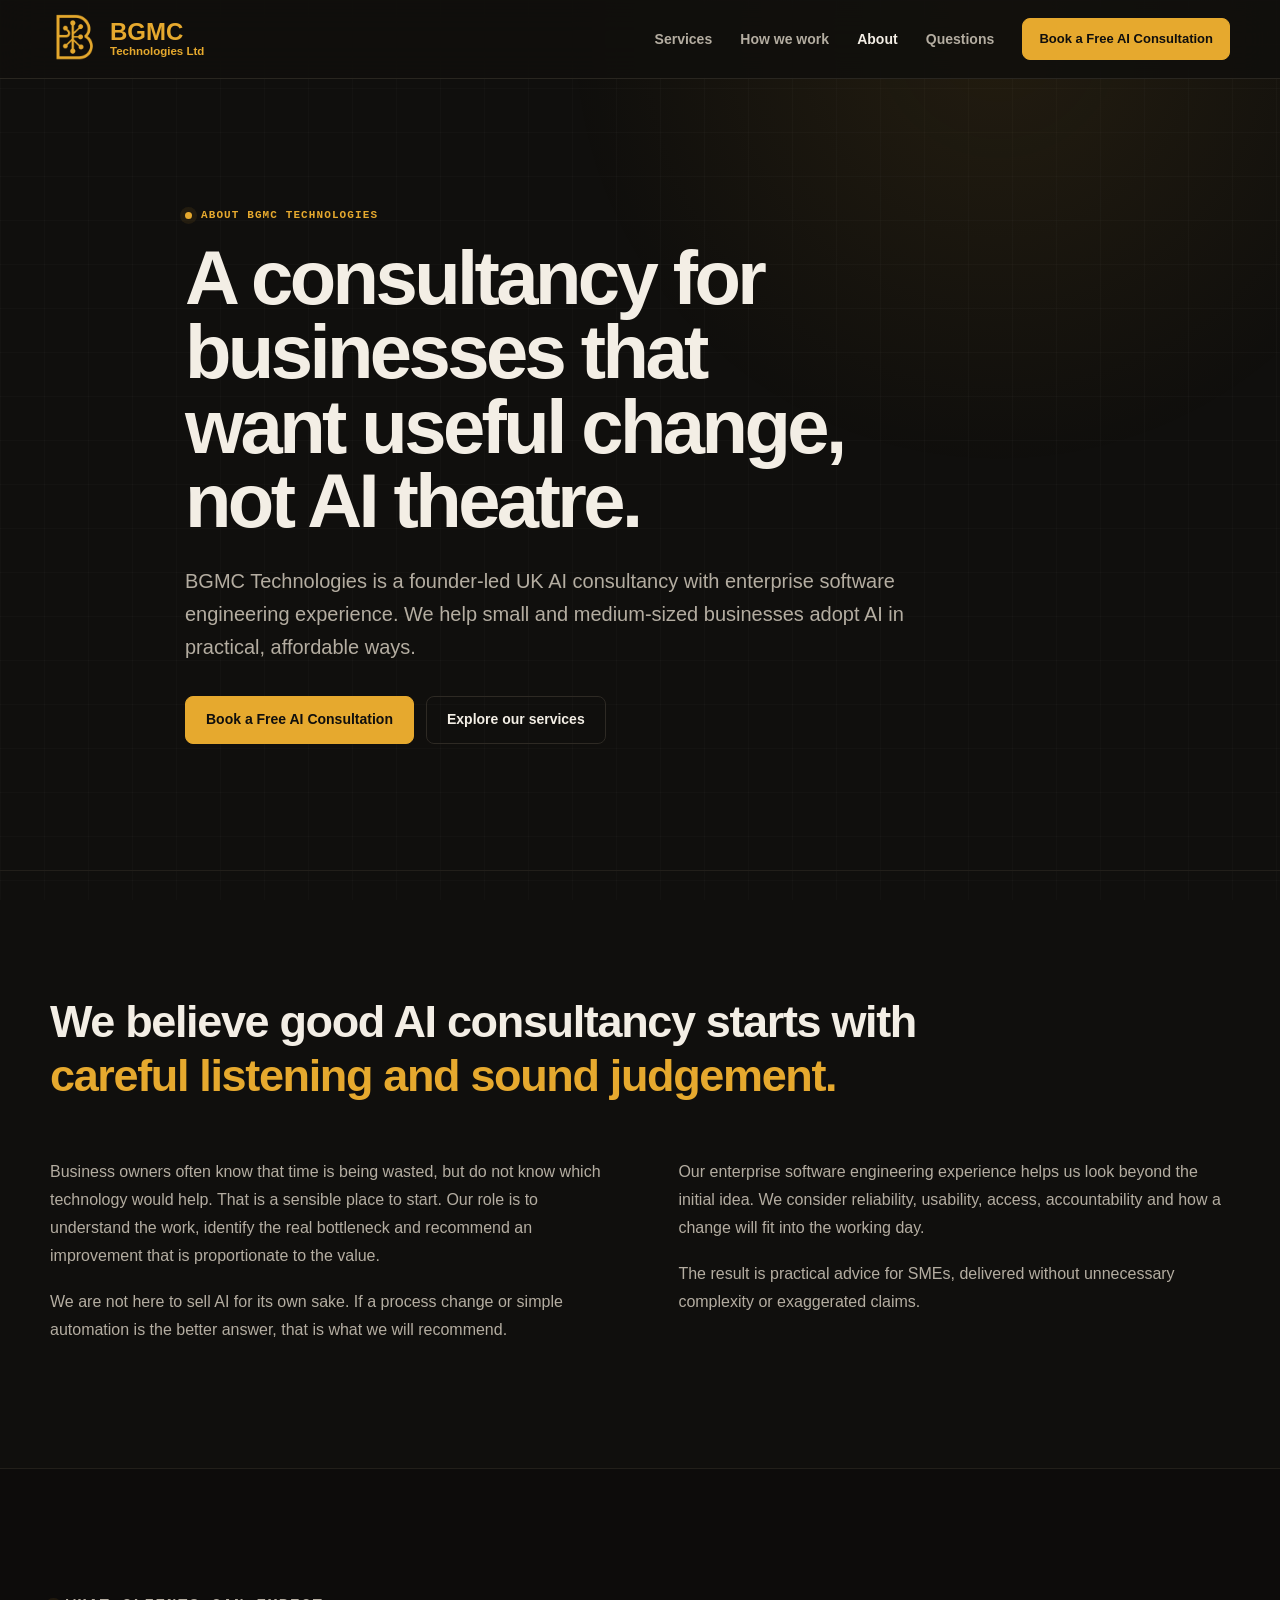
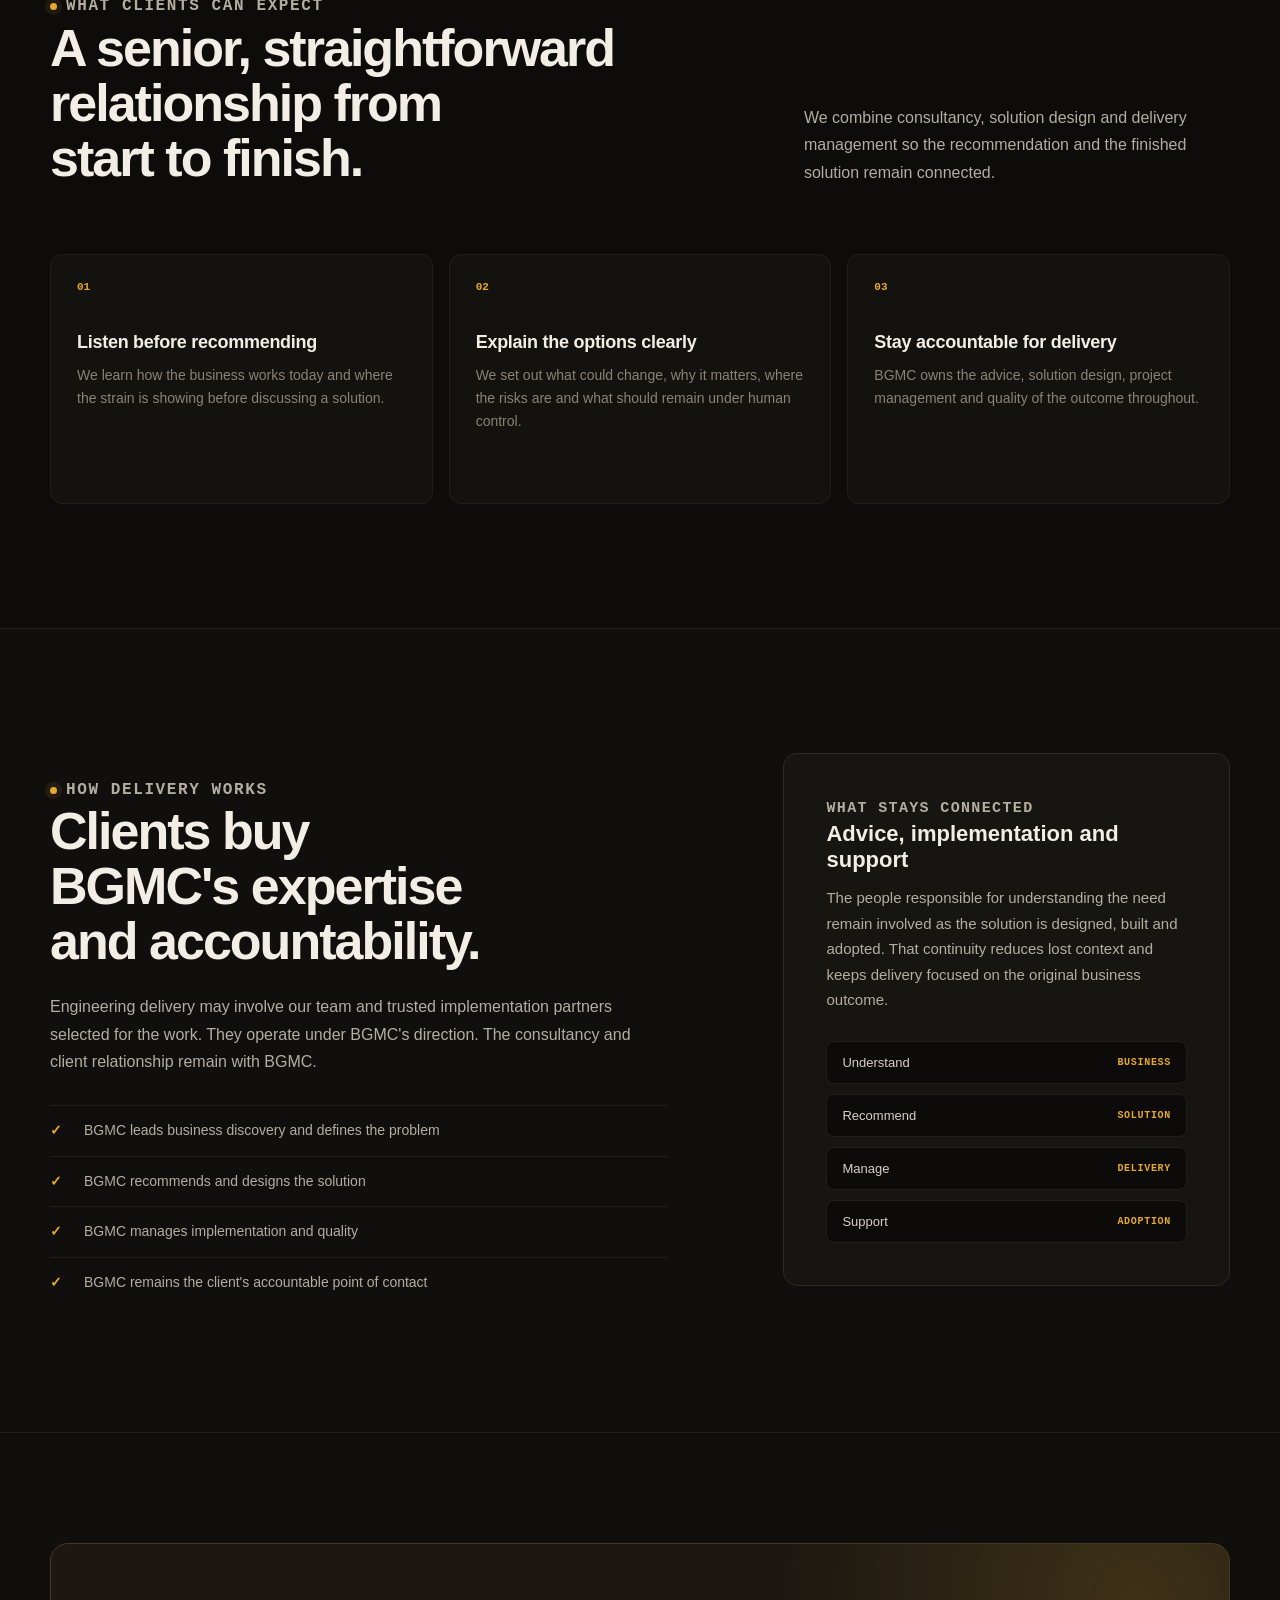
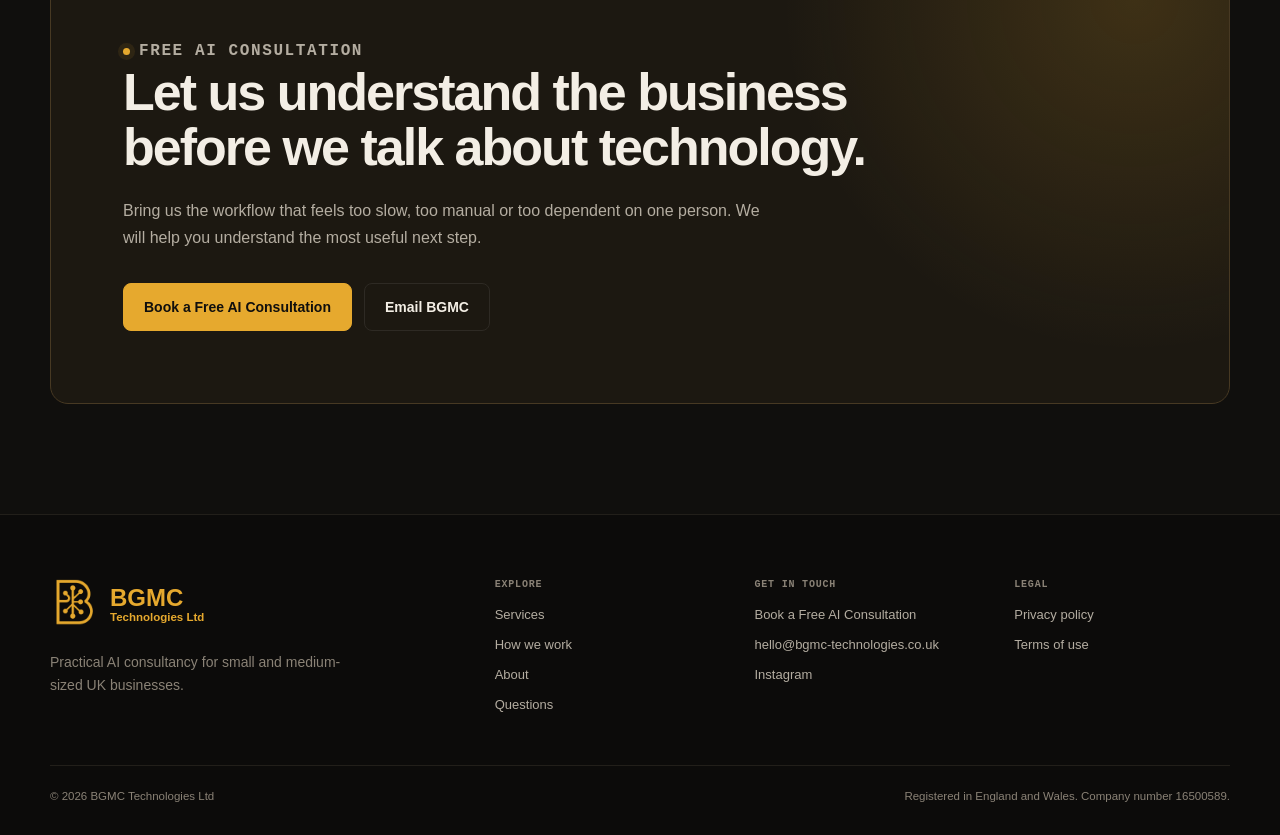
==== about/index.html @ a988d6ed "Reposition site as AI consultancy" ====
<!DOCTYPE html>
<html lang="en-GB">
<head>
  <meta charset="utf-8">
  <meta name="viewport" content="width=device-width, initial-scale=1">
  <title>About BGMC Technologies | Founder-Led AI Consultancy</title>
  <meta name="description" content="BGMC Technologies is a founder-led UK AI consultancy with enterprise software engineering experience, helping SMEs adopt AI in practical, affordable ways.">
  <meta name="robots" content="index, follow, max-snippet:-1, max-image-preview:large">
  <link rel="canonical" href="https://bgmc-technologies.co.uk/about/">
  <link rel="icon" href="../assets/brand/favicon.ico?v=20260808" type="image/x-icon" sizes="any">
  <link rel="apple-touch-icon" href="../assets/brand/favicon.png">
  <link rel="stylesheet" href="../assets/site.css?v=20260808-2">
  <meta name="theme-color" content="#100f0d">
  <meta property="og:type" content="website">
  <meta property="og:locale" content="en_GB">
  <meta property="og:site_name" content="BGMC Technologies Ltd">
  <meta property="og:url" content="https://bgmc-technologies.co.uk/about/">
  <meta property="og:title" content="About BGMC Technologies">
  <meta property="og:description" content="A founder-led AI consultancy helping UK SMEs make practical, well-judged improvements.">
  <meta property="og:image" content="https://bgmc-technologies.co.uk/assets/brand/social-preview.png?v=20260808">
  <meta property="og:image:width" content="1200">
  <meta property="og:image:height" content="630">
  <meta property="og:image:alt" content="BGMC Technologies, practical AI consultancy for UK businesses">
  <meta name="twitter:card" content="summary_large_image">
  <meta name="twitter:title" content="About BGMC Technologies">
  <meta name="twitter:description" content="A founder-led AI consultancy helping UK SMEs make practical, well-judged improvements.">
  <meta name="twitter:image" content="https://bgmc-technologies.co.uk/assets/brand/social-preview.png?v=20260808">
</head>
<body>
  <a class="skip-link" href="#main">Skip to main content</a>
  <header class="site-header">
    <div class="container nav-wrap">
      <a class="brand" href="../index.html" aria-label="BGMC Technologies home"><img src="../assets/brand/logo.png" alt="" width="50" height="50"><span class="brand-copy"><span class="brand-name">BGMC</span><span class="brand-sub">Technologies Ltd</span></span></a>
      <button class="menu-button" type="button" aria-expanded="false" aria-controls="primary-navigation" aria-label="Open navigation" data-menu-button><span class="menu-lines" aria-hidden="true"></span></button>
      <nav class="nav-links" id="primary-navigation" aria-label="Primary navigation" data-menu data-open="false">
        <a href="../services/index.html">Services</a>
        <a href="../index.html#how-we-work">How we work</a>
        <a href="index.html" aria-current="page">About</a>
        <a href="../index.html#questions">Questions</a>
        <a class="button button-small" href="https://calendar.google.com/calendar/appointments/schedules/AcZssZ06oSuceWF8xnICMZ1sJU9VgfNt5tZp4dZlgmddoUFGLeEx4iO7iPsVqTscvzn3fHmMEgHqyZLf?gv=true" target="_blank" rel="noopener noreferrer">Book a Free AI Consultation</a>
      </nav>
    </div>
  </header>

  <main id="main">
    <section class="page-hero">
      <div class="container page-hero-inner">
        <p class="eyebrow">About BGMC Technologies</p>
        <h1>A consultancy for businesses that want useful change, not AI theatre.</h1>
        <p class="hero-intro">BGMC Technologies is a founder-led UK AI consultancy with enterprise software engineering experience. We help small and medium-sized businesses adopt AI in practical, affordable ways.</p>
        <div class="hero-actions">
          <a class="button" href="https://calendar.google.com/calendar/appointments/schedules/AcZssZ06oSuceWF8xnICMZ1sJU9VgfNt5tZp4dZlgmddoUFGLeEx4iO7iPsVqTscvzn3fHmMEgHqyZLf?gv=true" target="_blank" rel="noopener noreferrer">Book a Free AI Consultation</a>
          <a class="button button-secondary" href="../services/index.html">Explore our services</a>
        </div>
      </div>
    </section>

    <section class="section">
      <div class="container">
        <p class="about-standfirst">We believe good AI consultancy starts with <span>careful listening and sound judgement.</span></p>
        <div class="copy-columns">
          <div>
            <p>Business owners often know that time is being wasted, but do not know which technology would help. That is a sensible place to start. Our role is to understand the work, identify the real bottleneck and recommend an improvement that is proportionate to the value.</p>
            <p>We are not here to sell AI for its own sake. If a process change or simple automation is the better answer, that is what we will recommend.</p>
          </div>
          <div>
            <p>Our enterprise software engineering experience helps us look beyond the initial idea. We consider reliability, usability, access, accountability and how a change will fit into the working day.</p>
            <p>The result is practical advice for SMEs, delivered without unnecessary complexity or exaggerated claims.</p>
          </div>
        </div>
      </div>
    </section>

    <section class="section section-alt">
      <div class="container">
        <div class="section-heading">
          <div>
            <p class="eyebrow">What clients can expect</p>
            <h2>A senior, straightforward relationship from start to finish.</h2>
          </div>
          <p>We combine consultancy, solution design and delivery management so the recommendation and the finished solution remain connected.</p>
        </div>
        <div class="value-grid">
          <article class="value-card"><span>01</span><h3>Listen before recommending</h3><p>We learn how the business works today and where the strain is showing before discussing a solution.</p></article>
          <article class="value-card"><span>02</span><h3>Explain the options clearly</h3><p>We set out what could change, why it matters, where the risks are and what should remain under human control.</p></article>
          <article class="value-card"><span>03</span><h3>Stay accountable for delivery</h3><p>BGMC owns the advice, solution design, project management and quality of the outcome throughout.</p></article>
        </div>
      </div>
    </section>

    <section class="section">
      <div class="container split">
        <div class="split-copy">
          <p class="eyebrow">How delivery works</p>
          <h2>Clients buy BGMC's expertise and accountability.</h2>
          <p>Engineering delivery may involve our team and trusted implementation partners selected for the work. They operate under BGMC's direction. The consultancy and client relationship remain with BGMC.</p>
          <ul class="split-list">
            <li>BGMC leads business discovery and defines the problem</li>
            <li>BGMC recommends and designs the solution</li>
            <li>BGMC manages implementation and quality</li>
            <li>BGMC remains the client's accountable point of contact</li>
          </ul>
        </div>
        <aside class="accountability-card" aria-labelledby="delivery-continuity-title">
          <p class="card-kicker">What stays connected</p>
          <h3 id="delivery-continuity-title">Advice, implementation and support</h3>
          <p>The people responsible for understanding the need remain involved as the solution is designed, built and adopted. That continuity reduces lost context and keeps delivery focused on the original business outcome.</p>
          <div class="accountability-flow">
            <div>Understand <span>Business</span></div>
            <div>Recommend <span>Solution</span></div>
            <div>Manage <span>Delivery</span></div>
            <div>Support <span>Adoption</span></div>
          </div>
        </aside>
      </div>
    </section>

    <section class="cta-section">
      <div class="container">
        <div class="cta-panel">
          <p class="eyebrow">Free AI consultation</p>
          <h2>Let us understand the business before we talk about technology.</h2>
          <p>Bring us the workflow that feels too slow, too manual or too dependent on one person. We will help you understand the most useful next step.</p>
          <div class="cta-actions">
            <a class="button" href="https://calendar.google.com/calendar/appointments/schedules/AcZssZ06oSuceWF8xnICMZ1sJU9VgfNt5tZp4dZlgmddoUFGLeEx4iO7iPsVqTscvzn3fHmMEgHqyZLf?gv=true" target="_blank" rel="noopener noreferrer">Book a Free AI Consultation</a>
            <a class="button button-secondary" href="mailto:hello@bgmc-technologies.co.uk">Email BGMC</a>
          </div>
        </div>
      </div>
    </section>
  </main>

  <footer class="site-footer">
    <div class="container footer-main">
      <div class="footer-brand"><a class="brand" href="../index.html" aria-label="BGMC Technologies home"><img src="../assets/brand/logo.png" alt="" width="50" height="50"><span class="brand-copy"><span class="brand-name">BGMC</span><span class="brand-sub">Technologies Ltd</span></span></a><p>Practical AI consultancy for small and medium-sized UK businesses.</p></div>
      <div><p class="footer-heading">Explore</p><div class="footer-links"><a href="../services/index.html">Services</a><a href="../index.html#how-we-work">How we work</a><a href="index.html">About</a><a href="../index.html#questions">Questions</a></div></div>
      <div><p class="footer-heading">Get in touch</p><div class="footer-links"><a href="https://calendar.google.com/calendar/appointments/schedules/AcZssZ06oSuceWF8xnICMZ1sJU9VgfNt5tZp4dZlgmddoUFGLeEx4iO7iPsVqTscvzn3fHmMEgHqyZLf?gv=true" target="_blank" rel="noopener noreferrer">Book a Free AI Consultation</a><a href="mailto:hello@bgmc-technologies.co.uk">hello@bgmc-technologies.co.uk</a><a href="https://www.instagram.com/bgmctechnologies/" target="_blank" rel="noopener noreferrer">Instagram</a></div></div>
      <div><p class="footer-heading">Legal</p><div class="footer-links"><a href="../privacy-policy/index.html">Privacy policy</a><a href="../terms/index.html">Terms of use</a></div></div>
    </div>
    <div class="container footer-bottom"><span>© 2026 BGMC Technologies Ltd</span><span>Registered in England and Wales. Company number 16500589.</span></div>
  </footer>
  <script src="../assets/site.js?v=20260808"></script>
</body>
</html>
---- assets/site.css ----
:root {
  color-scheme: dark;
  --bg: #100f0d;
  --bg-deep: #0c0b0a;
  --panel: #171511;
  --panel-warm: #1c1811;
  --panel-soft: #14120f;
  --border: #2e2a24;
  --border-soft: #221f1a;
  --text: #f3eee5;
  --muted: #b4ada1;
  --soft: #8a8276;
  --gold: #e6a92e;
  --gold-light: #f1c467;
  --green: #77b18c;
  --content: 1180px;
  --radius: 14px;
  --shadow: 0 28px 80px -42px rgba(0, 0, 0, 0.9);
}

* {
  box-sizing: border-box;
}

html {
  scroll-behavior: smooth;
}

[id] {
  scroll-margin-top: 94px;
}

body {
  margin: 0;
  background: var(--bg);
  color: var(--text);
  font-family: Inter, ui-sans-serif, -apple-system, BlinkMacSystemFont, "Segoe UI", sans-serif;
  -webkit-font-smoothing: antialiased;
}

body::before {
  position: fixed;
  inset: 0;
  z-index: -2;
  content: "";
  background:
    radial-gradient(circle at 78% 4%, rgba(230, 169, 46, 0.09), transparent 27rem),
    linear-gradient(rgba(255, 255, 255, 0.018) 1px, transparent 1px),
    linear-gradient(90deg, rgba(255, 255, 255, 0.018) 1px, transparent 1px);
  background-size: auto, 44px 44px, 44px 44px;
  pointer-events: none;
}

::selection {
  background: var(--gold);
  color: var(--bg);
}

a {
  color: inherit;
}

img {
  display: block;
  max-width: 100%;
}

button,
a {
  -webkit-tap-highlight-color: transparent;
}

.skip-link {
  position: fixed;
  top: -60px;
  left: 18px;
  z-index: 200;
  padding: 11px 14px;
  border-radius: 8px;
  background: var(--gold);
  color: var(--bg);
  font-weight: 800;
  text-decoration: none;
}

.skip-link:focus {
  top: 18px;
}

.container {
  width: min(var(--content), calc(100% - 40px));
  margin-inline: auto;
}

.site-header {
  position: sticky;
  top: 0;
  z-index: 100;
  border-bottom: 1px solid rgba(46, 42, 36, 0.86);
  background: rgba(16, 15, 13, 0.88);
  backdrop-filter: blur(18px);
}

.nav-wrap {
  position: relative;
  display: flex;
  min-height: 78px;
  align-items: center;
  justify-content: space-between;
  gap: 28px;
}

.brand {
  display: inline-flex;
  flex: 0 0 auto;
  align-items: center;
  gap: 10px;
  color: var(--gold);
  text-decoration: none;
}

.brand img {
  width: 50px;
  height: 50px;
  object-fit: contain;
}

.brand-copy {
  display: flex;
  flex-direction: column;
  gap: 2px;
  line-height: 1;
}

.brand-name {
  font-size: 24px;
  font-weight: 850;
}

.brand-sub {
  font-size: 11.5px;
  font-weight: 700;
}

.nav-links {
  display: flex;
  align-items: center;
  justify-content: flex-end;
  gap: clamp(16px, 2.2vw, 30px);
}

.nav-links > a:not(.button) {
  color: var(--muted);
  font-size: 14px;
  font-weight: 600;
  text-decoration: none;
}

.nav-links > a:not(.button):hover,
.nav-links > a[aria-current="page"] {
  color: var(--text);
}

.menu-button {
  display: none;
  width: 44px;
  height: 44px;
  place-items: center;
  border: 1px solid var(--border);
  border-radius: 9px;
  background: var(--panel);
  color: var(--text);
  cursor: pointer;
}

.menu-lines,
.menu-lines::before,
.menu-lines::after {
  display: block;
  width: 18px;
  height: 1.5px;
  border-radius: 2px;
  background: currentColor;
  content: "";
}

.menu-lines {
  position: relative;
}

.menu-lines::before {
  position: absolute;
  top: -6px;
}

.menu-lines::after {
  position: absolute;
  top: 6px;
}

.button {
  display: inline-flex;
  min-height: 48px;
  align-items: center;
  justify-content: center;
  gap: 10px;
  padding: 12px 20px;
  border: 1px solid var(--gold);
  border-radius: 8px;
  background: var(--gold);
  color: var(--bg);
  font-size: 14px;
  font-weight: 800;
  line-height: 1.2;
  text-align: center;
  text-decoration: none;
  transition: transform 160ms ease, background 160ms ease, border-color 160ms ease;
}

.button:hover {
  transform: translateY(-1px);
  border-color: var(--gold-light);
  background: var(--gold-light);
}

.button-small {
  min-height: 42px;
  padding: 10px 16px;
  font-size: 13px;
}

.button-secondary {
  border-color: var(--border);
  background: transparent;
  color: var(--text);
}

.button-secondary:hover {
  border-color: #4b443a;
  background: var(--panel);
}

.text-link {
  display: inline-flex;
  align-items: center;
  gap: 8px;
  color: var(--gold);
  font-weight: 750;
  text-decoration: none;
}

.text-link::after {
  content: "\2192";
  transition: transform 160ms ease;
}

.text-link:hover::after {
  transform: translateX(3px);
}

.eyebrow {
  display: inline-flex;
  align-items: center;
  gap: 9px;
  margin: 0 0 18px;
  color: var(--gold);
  font-family: ui-monospace, SFMono-Regular, Menlo, Consolas, monospace;
  font-size: 11px;
  font-weight: 800;
  letter-spacing: 0.1em;
  line-height: 1.3;
  text-transform: uppercase;
}

.eyebrow::before {
  width: 7px;
  height: 7px;
  border-radius: 50%;
  background: var(--gold);
  content: "";
  box-shadow: 0 0 0 5px rgba(230, 169, 46, 0.09);
}

.hero {
  position: relative;
  overflow: hidden;
  border-bottom: 1px solid var(--border-soft);
}

.hero-grid {
  display: grid;
  min-height: 650px;
  grid-template-columns: minmax(0, 1.07fr) minmax(390px, 0.78fr);
  align-items: center;
  gap: clamp(46px, 7vw, 92px);
  padding-block: clamp(72px, 9vw, 116px);
}

.hero-copy h1,
.page-hero h1 {
  max-width: 850px;
  margin: 0;
  font-size: clamp(43px, 6.3vw, 76px);
  font-weight: 780;
  letter-spacing: -0.047em;
  line-height: 0.98;
  text-wrap: balance;
}

.hero-copy h1 span {
  color: var(--gold);
}

.hero-intro {
  max-width: 690px;
  margin: 26px 0 0;
  color: var(--muted);
  font-size: clamp(17px, 1.8vw, 20px);
  line-height: 1.65;
}

.hero-actions,
.cta-actions {
  display: flex;
  flex-wrap: wrap;
  gap: 12px;
  margin-top: 32px;
}

.micro-trust {
  display: flex;
  flex-wrap: wrap;
  gap: 8px 20px;
  margin-top: 24px;
  color: var(--soft);
  font-size: 12.5px;
  font-weight: 600;
}

.micro-trust span {
  display: inline-flex;
  align-items: center;
  gap: 8px;
}

.micro-trust span::before {
  width: 5px;
  height: 5px;
  border-radius: 50%;
  background: var(--green);
  content: "";
}

.discovery-card {
  position: relative;
  padding: clamp(26px, 3vw, 36px);
  border: 1px solid #3a3329;
  border-radius: var(--radius);
  background: linear-gradient(145deg, rgba(29, 26, 21, 0.96), rgba(18, 17, 14, 0.98));
  box-shadow: var(--shadow);
}

.discovery-card::before {
  position: absolute;
  top: -1px;
  left: 28px;
  width: 88px;
  height: 2px;
  background: var(--gold);
  content: "";
}

.card-kicker {
  margin: 0 0 9px;
  color: var(--soft);
  font-family: ui-monospace, SFMono-Regular, Menlo, Consolas, monospace;
  font-size: 10px;
  font-weight: 800;
  letter-spacing: 0.09em;
  text-transform: uppercase;
}

.discovery-card h2 {
  margin: 0 0 14px;
  font-size: clamp(23px, 2.6vw, 31px);
  letter-spacing: -0.025em;
  line-height: 1.12;
}

.discovery-card > p {
  margin: 0;
  color: var(--muted);
  font-size: 15px;
  line-height: 1.6;
}

.diagnostic-list {
  display: grid;
  gap: 0;
  margin: 26px 0 0;
  padding: 0;
  list-style: none;
  counter-reset: diagnostic;
}

.diagnostic-list li {
  display: grid;
  grid-template-columns: 30px 1fr;
  gap: 12px;
  padding: 14px 0;
  border-top: 1px solid var(--border);
  color: #d7d0c5;
  font-size: 14px;
  line-height: 1.45;
  counter-increment: diagnostic;
}

.diagnostic-list li::before {
  color: var(--gold);
  font-family: ui-monospace, SFMono-Regular, Menlo, Consolas, monospace;
  font-size: 11px;
  font-weight: 800;
  content: "0" counter(diagnostic);
}

.card-result {
  display: flex;
  align-items: flex-start;
  gap: 12px;
  margin-top: 18px;
  padding: 15px;
  border: 1px solid rgba(119, 177, 140, 0.25);
  border-radius: 9px;
  background: rgba(57, 105, 75, 0.1);
  color: #c6ddce;
  font-size: 13px;
  line-height: 1.5;
}

.card-result::before {
  flex: 0 0 auto;
  color: var(--green);
  font-weight: 900;
  content: "\2713";
}

.trust-bar {
  border-bottom: 1px solid var(--border-soft);
  background: var(--bg-deep);
}

.trust-grid {
  display: grid;
  grid-template-columns: repeat(4, 1fr);
}

.trust-item {
  min-height: 128px;
  padding: 28px 26px;
  border-right: 1px solid var(--border-soft);
}

.trust-item:last-child {
  border-right: 0;
}

.trust-item strong {
  display: block;
  margin-bottom: 8px;
  color: var(--text);
  font-size: 14px;
}

.trust-item span {
  color: var(--soft);
  font-size: 13px;
  line-height: 1.5;
}

.section {
  padding-block: clamp(78px, 10vw, 124px);
  border-bottom: 1px solid var(--border-soft);
}

.section-alt {
  background: rgba(12, 11, 10, 0.6);
}

.section-heading {
  display: grid;
  grid-template-columns: minmax(0, 0.76fr) minmax(320px, 0.46fr);
  align-items: end;
  gap: 50px;
  margin-bottom: clamp(40px, 6vw, 68px);
}

.section-heading h2,
.split-copy h2,
.cta-panel h2,
.detail-section h2 {
  max-width: 760px;
  margin: 0;
  font-size: clamp(32px, 4.6vw, 52px);
  font-weight: 750;
  letter-spacing: -0.038em;
  line-height: 1.06;
  text-wrap: balance;
}

.section-heading p,
.split-copy > p,
.detail-section > p {
  margin: 0;
  color: var(--muted);
  font-size: 16px;
  line-height: 1.7;
}

.problem-grid {
  display: grid;
  grid-template-columns: repeat(4, 1fr);
  gap: 14px;
}

.problem-card,
.scenario,
.value-card {
  padding: 26px;
  border: 1px solid var(--border-soft);
  border-radius: 12px;
  background: var(--panel-soft);
}

.problem-card span,
.scenario-label,
.value-card span {
  display: block;
  margin-bottom: 28px;
  color: var(--gold);
  font-family: ui-monospace, SFMono-Regular, Menlo, Consolas, monospace;
  font-size: 11px;
  font-weight: 800;
}

.problem-card h3,
.scenario h3,
.value-card h3 {
  margin: 0 0 10px;
  font-size: 18px;
  letter-spacing: -0.015em;
  line-height: 1.3;
}

.problem-card p,
.scenario p,
.value-card p {
  margin: 0;
  color: var(--soft);
  font-size: 14px;
  line-height: 1.65;
}

.principle {
  display: grid;
  grid-template-columns: minmax(0, 0.72fr) minmax(320px, 0.5fr);
  align-items: center;
  gap: clamp(52px, 8vw, 110px);
}

.principle-note {
  position: relative;
  padding: clamp(28px, 4vw, 42px);
  border: 1px solid var(--border);
  border-radius: var(--radius);
  background: var(--panel-warm);
}

.principle-note blockquote {
  margin: 0;
  font-size: clamp(22px, 3vw, 34px);
  font-weight: 650;
  letter-spacing: -0.025em;
  line-height: 1.25;
  text-wrap: balance;
}

.principle-note p {
  margin: 22px 0 0;
  color: var(--gold);
  font-family: ui-monospace, SFMono-Regular, Menlo, Consolas, monospace;
  font-size: 11px;
  font-weight: 800;
  letter-spacing: 0.08em;
  text-transform: uppercase;
}

.process {
  display: grid;
  grid-template-columns: repeat(5, 1fr);
  border-top: 1px solid var(--border);
}

.process-step {
  position: relative;
  padding: 28px 24px 10px 0;
}

.process-step:not(:last-child)::after {
  position: absolute;
  top: -4px;
  right: 22px;
  width: 7px;
  height: 7px;
  border-radius: 50%;
  background: var(--gold);
  content: "";
}

.process-number {
  display: block;
  margin-bottom: 24px;
  color: var(--gold);
  font-family: ui-monospace, SFMono-Regular, Menlo, Consolas, monospace;
  font-size: 11px;
  font-weight: 800;
}

.process-step h3 {
  margin: 0 0 10px;
  font-size: 17px;
  line-height: 1.3;
}

.process-step p {
  margin: 0;
  padding-right: 15px;
  color: var(--soft);
  font-size: 13.5px;
  line-height: 1.6;
}

.services-grid {
  display: grid;
  grid-template-columns: repeat(2, 1fr);
  gap: 16px;
}

.service-card {
  display: flex;
  min-height: 300px;
  flex-direction: column;
  padding: clamp(26px, 3.4vw, 38px);
  border: 1px solid var(--border);
  border-radius: var(--radius);
  background: linear-gradient(145deg, var(--panel), var(--panel-soft));
}

.service-card:last-child {
  grid-column: 1 / -1;
  min-height: auto;
}

.service-topline {
  display: flex;
  align-items: center;
  justify-content: space-between;
  gap: 20px;
  margin-bottom: 42px;
}

.service-number {
  color: var(--gold);
  font-family: ui-monospace, SFMono-Regular, Menlo, Consolas, monospace;
  font-size: 12px;
  font-weight: 800;
}

.service-type {
  padding: 6px 9px;
  border: 1px solid var(--border);
  border-radius: 999px;
  color: var(--soft);
  font-size: 10px;
  font-weight: 700;
  letter-spacing: 0.04em;
  text-transform: uppercase;
}

.service-card h3 {
  margin: 0 0 12px;
  font-size: clamp(23px, 2.8vw, 31px);
  letter-spacing: -0.027em;
  line-height: 1.15;
}

.service-card > p {
  max-width: 660px;
  margin: 0 0 26px;
  color: var(--muted);
  font-size: 15px;
  line-height: 1.65;
}

.service-card .text-link {
  margin-top: auto;
}

.scenario-grid,
.value-grid {
  display: grid;
  grid-template-columns: repeat(3, 1fr);
  gap: 16px;
}

.scenario {
  min-height: 260px;
}

.scenario-label {
  margin-bottom: 34px;
  color: var(--soft);
  letter-spacing: 0.08em;
  text-transform: uppercase;
}

.scenario strong {
  color: var(--text);
}

.split {
  display: grid;
  grid-template-columns: minmax(0, 0.72fr) minmax(350px, 0.52fr);
  align-items: start;
  gap: clamp(54px, 9vw, 120px);
}

.split-copy > p {
  margin-top: 24px;
}

.split-list {
  margin: 30px 0 0;
  padding: 0;
  list-style: none;
}

.split-list li {
  display: grid;
  grid-template-columns: 22px 1fr;
  gap: 12px;
  padding: 14px 0;
  border-top: 1px solid var(--border-soft);
  color: var(--muted);
  font-size: 14px;
  line-height: 1.55;
}

.split-list li::before {
  color: var(--gold);
  content: "\2713";
  font-weight: 900;
}

.accountability-card {
  padding: clamp(28px, 4vw, 42px);
  border: 1px solid var(--border);
  border-radius: var(--radius);
  background: var(--panel);
}

.accountability-card h3 {
  margin: 0 0 12px;
  font-size: 22px;
}

.accountability-card > p {
  margin: 0;
  color: var(--muted);
  font-size: 15px;
  line-height: 1.7;
}

.accountability-flow {
  display: grid;
  gap: 10px;
  margin-top: 28px;
}

.accountability-flow div {
  display: flex;
  align-items: center;
  justify-content: space-between;
  gap: 12px;
  padding: 13px 15px;
  border: 1px solid var(--border-soft);
  border-radius: 8px;
  background: var(--bg-deep);
  color: #d7d0c5;
  font-size: 13px;
}

.accountability-flow span {
  color: var(--gold);
  font-family: ui-monospace, SFMono-Regular, Menlo, Consolas, monospace;
  font-size: 10px;
  font-weight: 800;
  letter-spacing: 0.07em;
  text-transform: uppercase;
}

.faq-grid {
  display: grid;
  grid-template-columns: 0.65fr 1fr;
  gap: clamp(54px, 8vw, 110px);
}

.faq-list {
  border-top: 1px solid var(--border);
}

.faq-list details {
  border-bottom: 1px solid var(--border);
}

.faq-list summary {
  position: relative;
  padding: 22px 42px 22px 0;
  cursor: pointer;
  font-size: 16px;
  font-weight: 700;
  line-height: 1.4;
  list-style: none;
}

.faq-list summary::-webkit-details-marker {
  display: none;
}

.faq-list summary::after {
  position: absolute;
  top: 21px;
  right: 4px;
  color: var(--gold);
  font-size: 22px;
  font-weight: 400;
  content: "+";
}

.faq-list details[open] summary::after {
  content: "\2212";
}

.faq-list details p {
  margin: -6px 44px 22px 0;
  color: var(--muted);
  font-size: 14.5px;
  line-height: 1.7;
}

.cta-section {
  padding-block: clamp(70px, 9vw, 110px);
}

.cta-panel {
  position: relative;
  overflow: hidden;
  padding: clamp(36px, 6vw, 72px);
  border: 1px solid #473923;
  border-radius: 18px;
  background:
    radial-gradient(circle at 92% 12%, rgba(230, 169, 46, 0.17), transparent 22rem),
    var(--panel-warm);
}

.cta-panel h2 {
  max-width: 790px;
}

.cta-panel > p {
  max-width: 650px;
  margin: 22px 0 0;
  color: var(--muted);
  font-size: 16px;
  line-height: 1.7;
}

.site-footer {
  border-top: 1px solid var(--border-soft);
  background: var(--bg-deep);
}

.footer-main {
  display: grid;
  grid-template-columns: 1.3fr repeat(3, 0.7fr);
  gap: 44px;
  padding-block: 64px 50px;
}

.footer-brand p {
  max-width: 320px;
  margin: 18px 0 0;
  color: var(--soft);
  font-size: 14px;
  line-height: 1.6;
}

.footer-heading {
  margin: 0 0 16px;
  color: var(--soft);
  font-family: ui-monospace, SFMono-Regular, Menlo, Consolas, monospace;
  font-size: 10px;
  font-weight: 800;
  letter-spacing: 0.08em;
  text-transform: uppercase;
}

.footer-links {
  display: grid;
  gap: 11px;
}

.footer-links a {
  color: var(--muted);
  font-size: 13px;
  line-height: 1.45;
  text-decoration: none;
}

.footer-links a:hover {
  color: var(--text);
}

.footer-bottom {
  display: flex;
  justify-content: space-between;
  gap: 20px;
  padding-block: 22px 30px;
  border-top: 1px solid var(--border-soft);
  color: var(--soft);
  font-size: 11.5px;
  line-height: 1.5;
}

.page-hero {
  padding-block: clamp(80px, 10vw, 126px);
  border-bottom: 1px solid var(--border-soft);
}

.page-hero-inner {
  max-width: 910px;
}

.page-hero .hero-intro {
  max-width: 760px;
}

.detail-section {
  padding-block: clamp(72px, 9vw, 110px);
  border-bottom: 1px solid var(--border-soft);
}

.detail-grid {
  display: grid;
  grid-template-columns: 0.7fr 1fr;
  gap: clamp(50px, 8vw, 110px);
  align-items: start;
}

.detail-intro {
  position: sticky;
  top: 112px;
}

.detail-intro .service-number {
  display: block;
  margin-bottom: 22px;
}

.detail-intro > p {
  margin: 20px 0 0;
  color: var(--muted);
  font-size: 15px;
  line-height: 1.7;
}

.outcome-blocks {
  display: grid;
  gap: 12px;
}

.outcome-block {
  padding: 25px;
  border: 1px solid var(--border-soft);
  border-radius: 11px;
  background: var(--panel-soft);
}

.outcome-block h3 {
  margin: 0 0 9px;
  color: var(--gold);
  font-family: ui-monospace, SFMono-Regular, Menlo, Consolas, monospace;
  font-size: 10px;
  font-weight: 800;
  letter-spacing: 0.08em;
  text-transform: uppercase;
}

.outcome-block p,
.outcome-block ul {
  margin: 0;
  color: var(--muted);
  font-size: 14px;
  line-height: 1.7;
}

.outcome-block ul {
  display: grid;
  gap: 7px;
  padding-left: 18px;
}

.consultation-note {
  display: flex;
  align-items: flex-start;
  justify-content: space-between;
  gap: 34px;
  margin-top: 24px;
  padding: 24px;
  border: 1px solid #473923;
  border-radius: 11px;
  background: var(--panel-warm);
}

.consultation-note p {
  max-width: 600px;
  margin: 0;
  color: var(--muted);
  font-size: 14px;
  line-height: 1.65;
}

.about-standfirst {
  max-width: 900px;
  margin: 0;
  font-size: clamp(27px, 4vw, 45px);
  font-weight: 650;
  letter-spacing: -0.03em;
  line-height: 1.22;
  text-wrap: balance;
}

.about-standfirst span {
  color: var(--gold);
}

.copy-columns {
  display: grid;
  grid-template-columns: repeat(2, 1fr);
  gap: clamp(30px, 6vw, 80px);
  margin-top: 54px;
}

.copy-columns p {
  margin: 0;
  color: var(--muted);
  font-size: 16px;
  line-height: 1.75;
}

.copy-columns p + p {
  margin-top: 18px;
}

.value-card {
  min-height: 250px;
}

.value-card span {
  margin-bottom: 38px;
}

.legal-note {
  max-width: 900px;
  margin-top: 26px;
  color: var(--soft);
  font-size: 12px;
  line-height: 1.65;
}

:focus-visible {
  outline: 2px solid var(--gold);
  outline-offset: 3px;
}

@media (max-width: 980px) {
  .menu-button {
    display: grid;
  }

  .nav-links {
    position: absolute;
    top: calc(100% + 1px);
    right: 0;
    left: 0;
    display: none;
    grid-template-columns: minmax(0, 1fr);
    align-items: stretch;
    justify-content: stretch;
    justify-items: stretch;
    padding: 18px 20px 22px;
    border-bottom: 1px solid var(--border);
    background: rgba(16, 15, 13, 0.98);
    box-shadow: 0 22px 40px -30px #000;
  }

  .nav-links[data-open="true"] {
    display: grid;
  }

  .nav-links > a:not(.button) {
    padding: 10px 4px;
    text-align: left;
  }

  .nav-links > .button {
    width: 100%;
    margin-top: 4px;
  }

  .hero-grid,
  .section-heading,
  .principle,
  .split,
  .faq-grid,
  .detail-grid {
    grid-template-columns: 1fr;
  }

  .hero-grid {
    min-height: 0;
    gap: 56px;
  }

  .discovery-card {
    max-width: 650px;
  }

  .section-heading {
    align-items: start;
    gap: 24px;
  }

  .section-heading p {
    max-width: 690px;
  }

  .trust-grid,
  .problem-grid {
    grid-template-columns: repeat(2, 1fr);
  }

  .trust-item:nth-child(2) {
    border-right: 0;
  }

  .trust-item:nth-child(-n + 2) {
    border-bottom: 1px solid var(--border-soft);
  }

  .process {
    grid-template-columns: repeat(2, 1fr);
    gap: 0 30px;
  }

  .process-step:not(:last-child)::after {
    display: none;
  }

  .scenario-grid,
  .value-grid {
    grid-template-columns: 1fr;
  }

  .scenario,
  .value-card {
    min-height: auto;
  }

  .detail-intro {
    position: static;
  }

  .footer-main {
    grid-template-columns: repeat(2, 1fr);
  }
}

@media (max-width: 680px) {
  .container {
    width: min(100% - 32px, var(--content));
  }

  .nav-wrap {
    min-height: 70px;
  }

  .brand img {
    width: 44px;
    height: 44px;
  }

  .brand-name {
    font-size: 21px;
  }

  .brand-sub {
    font-size: 10.5px;
  }

  .hero-copy h1,
  .page-hero h1 {
    font-size: clamp(40px, 13vw, 58px);
    letter-spacing: -0.043em;
  }

  .hero-actions .button,
  .cta-actions .button {
    width: 100%;
  }

  .micro-trust {
    display: grid;
  }

  .trust-grid,
  .problem-grid,
  .services-grid,
  .process,
  .copy-columns {
    grid-template-columns: 1fr;
  }

  .trust-item {
    min-height: auto;
    border-right: 0;
    border-bottom: 1px solid var(--border-soft);
  }

  .trust-item:last-child {
    border-bottom: 0;
  }

  .service-card:last-child {
    grid-column: auto;
  }

  .process-step {
    padding: 25px 0;
    border-bottom: 1px solid var(--border-soft);
  }

  .process-step:last-child {
    border-bottom: 0;
  }

  .process-number {
    margin-bottom: 14px;
  }

  .consultation-note {
    flex-direction: column;
  }

  .footer-main {
    grid-template-columns: 1fr;
    gap: 34px;
  }

  .footer-bottom {
    flex-direction: column;
  }
}

@media (prefers-reduced-motion: reduce) {
  html {
    scroll-behavior: auto;
  }

  *,
  *::before,
  *::after {
    scroll-behavior: auto !important;
    transition: none !important;
  }
}
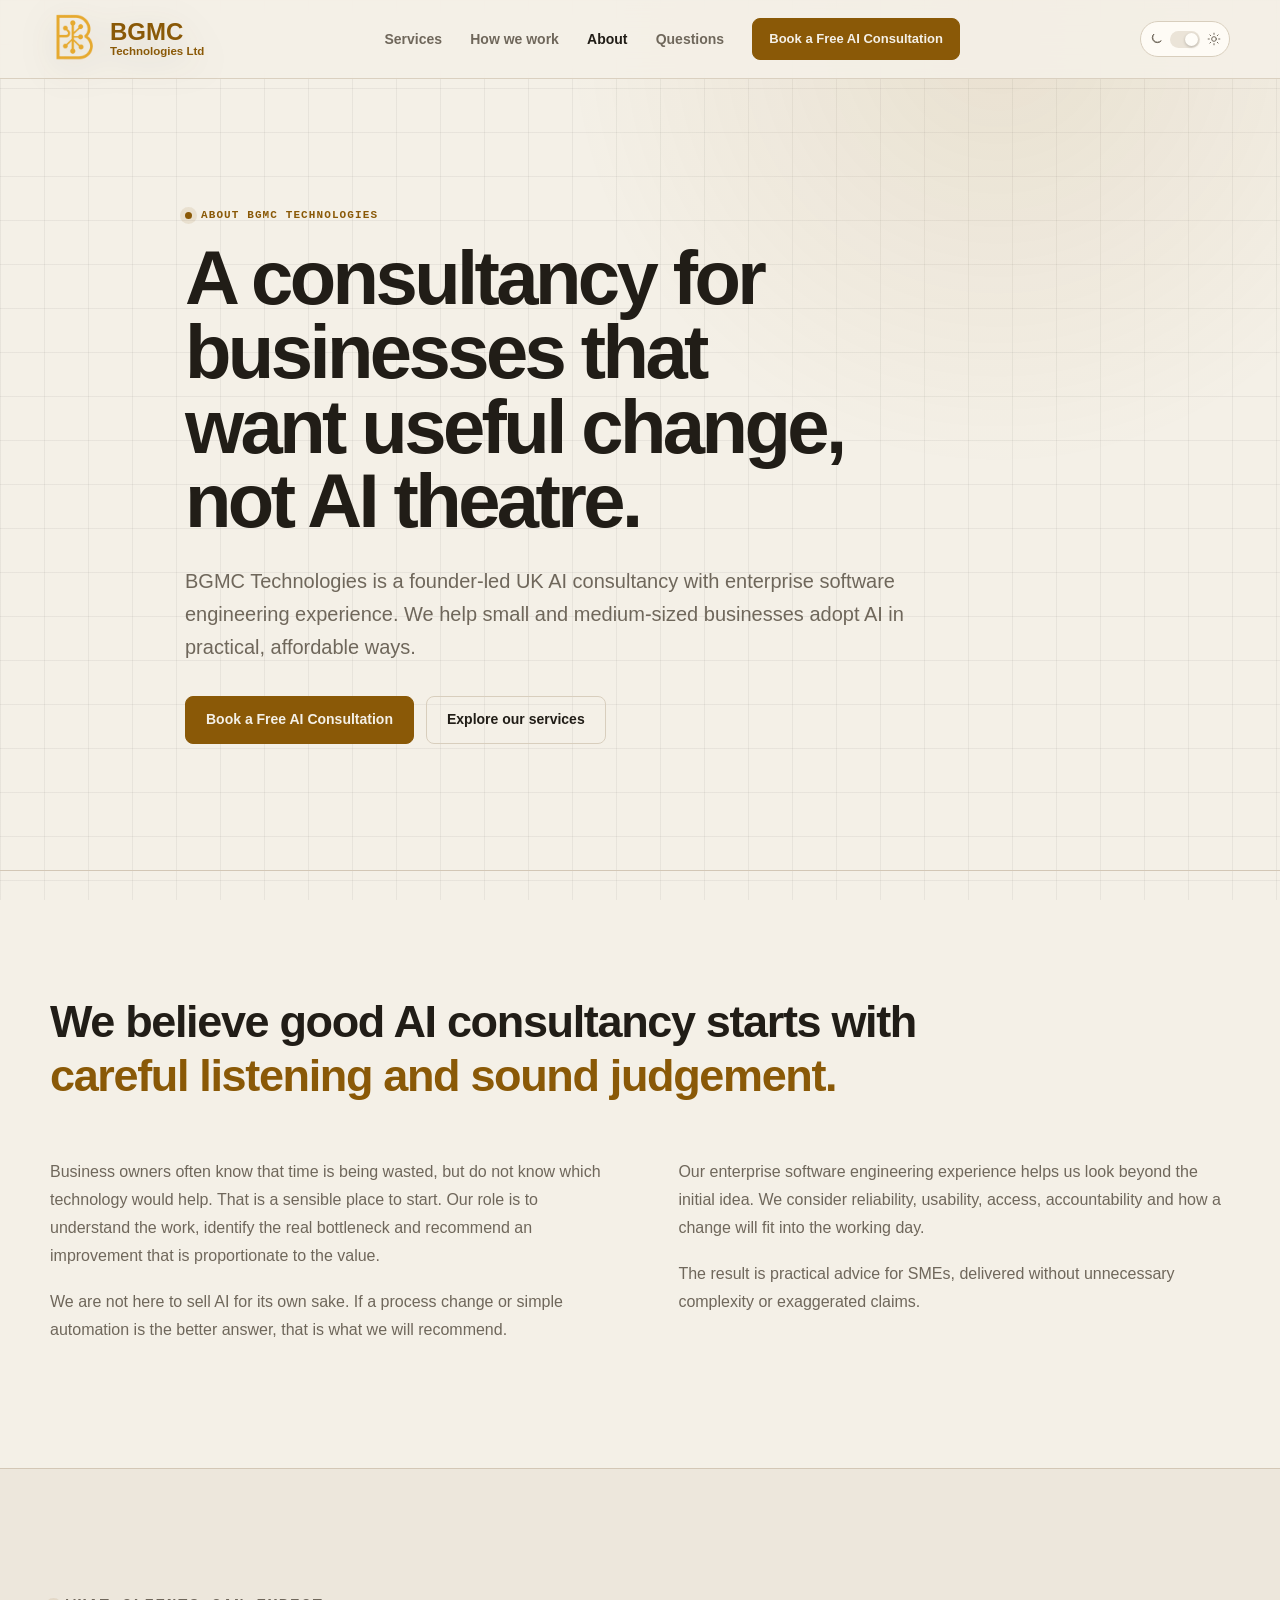
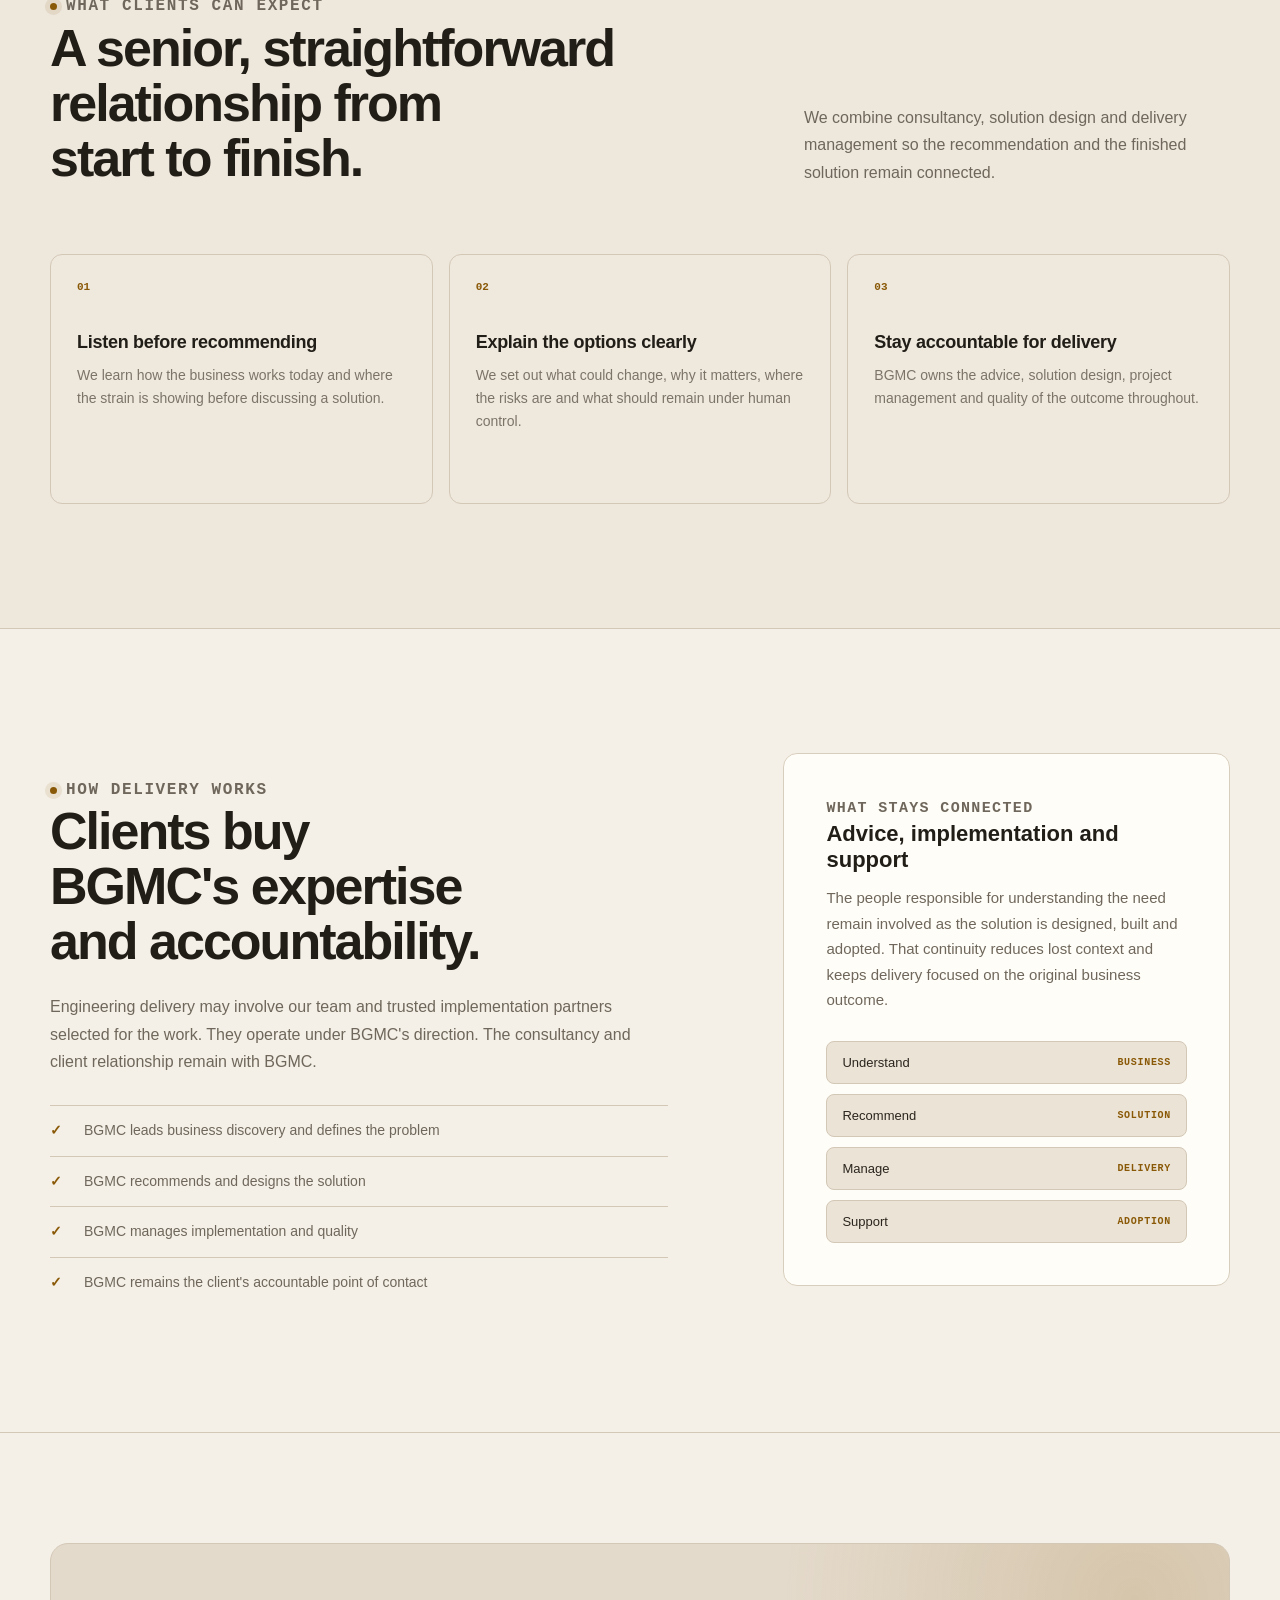
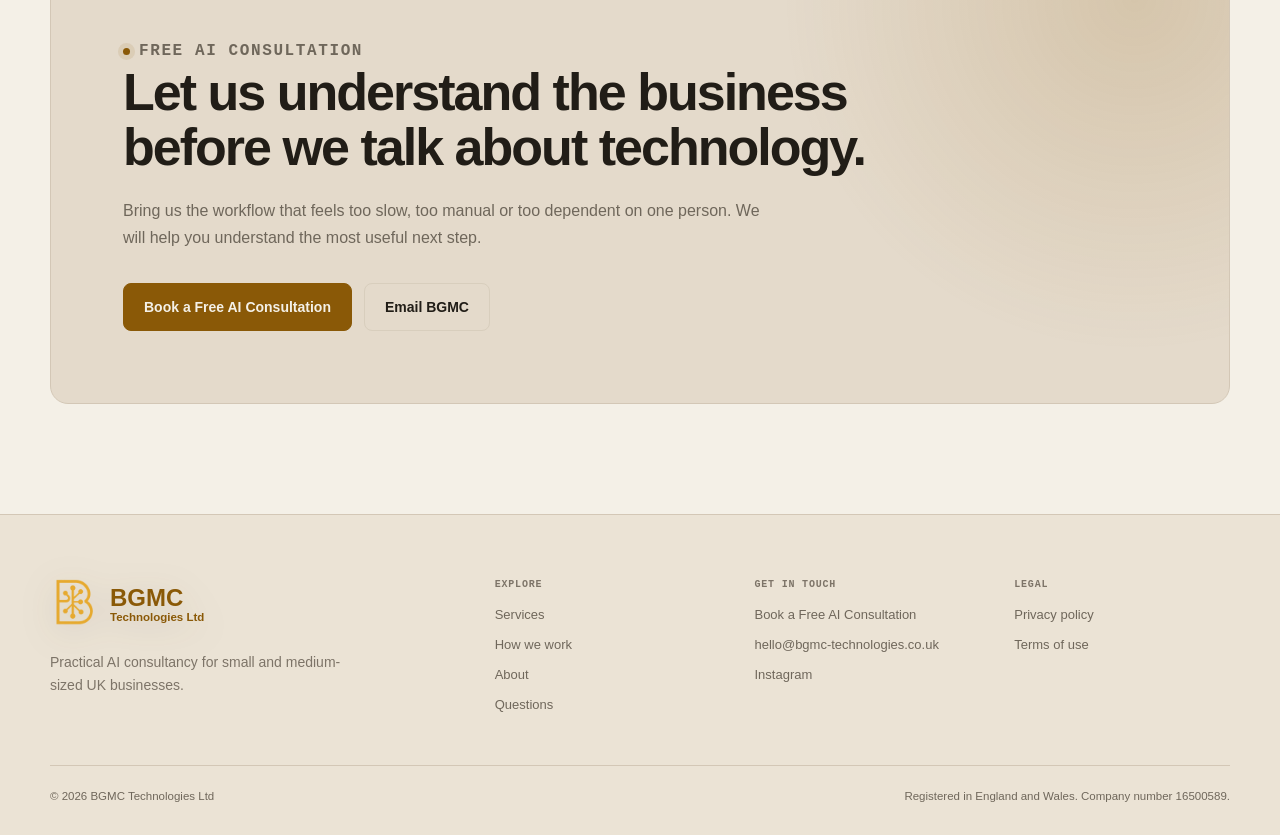
==== commit f9576518: "Add light and dark site themes" ====
--- a/about/index.html
+++ b/about/index.html
@@ -9,8 +9,10 @@
   <link rel="canonical" href="https://bgmc-technologies.co.uk/about/">
   <link rel="icon" href="../assets/brand/favicon.ico?v=20260808" type="image/x-icon" sizes="any">
   <link rel="apple-touch-icon" href="../assets/brand/favicon.png">
-  <link rel="stylesheet" href="../assets/site.css?v=20260808-2">
+  <link rel="stylesheet" href="../assets/site.css?v=20260825-2">
   <meta name="theme-color" content="#100f0d">
+  <script src="../assets/theme-init.js?v=20260825-2"></script>
+  <link rel="stylesheet" href="../assets/theme.css?v=20260825-3">
   <meta property="og:type" content="website">
   <meta property="og:locale" content="en_GB">
   <meta property="og:site_name" content="BGMC Technologies Ltd">
@@ -31,7 +33,6 @@
   <header class="site-header">
     <div class="container nav-wrap">
       <a class="brand" href="../index.html" aria-label="BGMC Technologies home"><img src="../assets/brand/logo.png" alt="" width="50" height="50"><span class="brand-copy"><span class="brand-name">BGMC</span><span class="brand-sub">Technologies Ltd</span></span></a>
-      <button class="menu-button" type="button" aria-expanded="false" aria-controls="primary-navigation" aria-label="Open navigation" data-menu-button><span class="menu-lines" aria-hidden="true"></span></button>
       <nav class="nav-links" id="primary-navigation" aria-label="Primary navigation" data-menu data-open="false">
         <a href="../services/index.html">Services</a>
         <a href="../index.html#how-we-work">How we work</a>
@@ -39,6 +40,15 @@
         <a href="../index.html#questions">Questions</a>
         <a class="button button-small" href="https://calendar.google.com/calendar/appointments/schedules/AcZssZ06oSuceWF8xnICMZ1sJU9VgfNt5tZp4dZlgmddoUFGLeEx4iO7iPsVqTscvzn3fHmMEgHqyZLf?gv=true" target="_blank" rel="noopener noreferrer">Book a Free AI Consultation</a>
       </nav>
+      <div class="header-controls">
+        <button class="theme-toggle" type="button" data-theme-toggle aria-pressed="false" aria-label="Switch to light mode">
+          <span class="theme-toggle-symbol" aria-hidden="true"><svg class="theme-toggle-icon" viewBox="0 0 24 24" focusable="false"><path d="M20.5 15.5A8.5 8.5 0 0 1 8.5 3.5 8.5 8.5 0 1 0 20.5 15.5Z"></path></svg></span>
+          <span class="theme-toggle-track" aria-hidden="true"><span class="theme-toggle-thumb"></span></span>
+          <span class="theme-toggle-symbol" aria-hidden="true"><svg class="theme-toggle-icon" viewBox="0 0 24 24" focusable="false"><circle cx="12" cy="12" r="4"></circle><path d="M12 2v2M12 20v2M4.93 4.93l1.41 1.41M17.66 17.66l1.41 1.41M2 12h2M20 12h2M4.93 19.07l1.41-1.41M17.66 6.34l1.41-1.41"></path></svg></span>
+          <span class="sr-only" data-theme-label>Dark mode active. Switch to light mode.</span>
+        </button>
+        <button class="menu-button" type="button" aria-expanded="false" aria-controls="primary-navigation" aria-label="Open navigation" data-menu-button><span class="menu-lines" aria-hidden="true"></span></button>
+      </div>
     </div>
   </header>
 
@@ -139,6 +149,6 @@
     </div>
     <div class="container footer-bottom"><span>© 2026 BGMC Technologies Ltd</span><span>Registered in England and Wales. Company number 16500589.</span></div>
   </footer>
-  <script src="../assets/site.js?v=20260808"></script>
+  <script src="../assets/site.js?v=20260825-2"></script>
 </body>
 </html>
--- a/assets/site.css
+++ b/assets/site.css
@@ -13,6 +13,22 @@
   --gold: #e6a92e;
   --gold-light: #f1c467;
   --green: #77b18c;
+  --grid-line: rgba(255, 255, 255, 0.018);
+  --gold-glow: rgba(230, 169, 46, 0.09);
+  --gold-glow-strong: rgba(230, 169, 46, 0.17);
+  --header-border: rgba(46, 42, 36, 0.86);
+  --header-bg: rgba(16, 15, 13, 0.88);
+  --nav-bg: rgba(16, 15, 13, 0.98);
+  --nav-shadow: 0 22px 40px -30px #000;
+  --border-strong: #4b443a;
+  --card-border: #3a3329;
+  --card-gradient: linear-gradient(145deg, rgba(29, 26, 21, 0.96), rgba(18, 17, 14, 0.98));
+  --card-text: #d7d0c5;
+  --success-border: rgba(119, 177, 140, 0.25);
+  --success-bg: rgba(57, 105, 75, 0.1);
+  --success-text: #c6ddce;
+  --section-alt: rgba(12, 11, 10, 0.6);
+  --warm-border: #473923;
   --content: 1180px;
   --radius: 14px;
   --shadow: 0 28px 80px -42px rgba(0, 0, 0, 0.9);
@@ -44,9 +60,9 @@
   z-index: -2;
   content: "";
   background:
-    radial-gradient(circle at 78% 4%, rgba(230, 169, 46, 0.09), transparent 27rem),
-    linear-gradient(rgba(255, 255, 255, 0.018) 1px, transparent 1px),
-    linear-gradient(90deg, rgba(255, 255, 255, 0.018) 1px, transparent 1px);
+    radial-gradient(circle at 78% 4%, var(--gold-glow), transparent 27rem),
+    linear-gradient(var(--grid-line) 1px, transparent 1px),
+    linear-gradient(90deg, var(--grid-line) 1px, transparent 1px);
   background-size: auto, 44px 44px, 44px 44px;
   pointer-events: none;
 }
@@ -96,8 +112,8 @@
   position: sticky;
   top: 0;
   z-index: 100;
-  border-bottom: 1px solid rgba(46, 42, 36, 0.86);
-  background: rgba(16, 15, 13, 0.88);
+  border-bottom: 1px solid var(--header-border);
+  background: var(--header-bg);
   backdrop-filter: blur(18px);
 }
 
@@ -110,6 +126,16 @@
   gap: 28px;
 }
 
+.nav-wrap > *,
+.hero-grid > *,
+.section-heading > *,
+.principle > *,
+.split > *,
+.faq-grid > *,
+.detail-grid > * {
+  min-width: 0;
+}
+
 .brand {
   display: inline-flex;
   flex: 0 0 auto;
@@ -147,6 +173,13 @@
   align-items: center;
   justify-content: flex-end;
   gap: clamp(16px, 2.2vw, 30px);
+}
+
+.header-controls {
+  display: flex;
+  flex: 0 0 auto;
+  align-items: center;
+  gap: 10px;
 }
 
 .nav-links > a:not(.button) {
@@ -236,7 +269,7 @@
 }
 
 .button-secondary:hover {
-  border-color: #4b443a;
+  border-color: var(--border-strong);
   background: var(--panel);
 }
 
@@ -278,7 +311,7 @@
   border-radius: 50%;
   background: var(--gold);
   content: "";
-  box-shadow: 0 0 0 5px rgba(230, 169, 46, 0.09);
+  box-shadow: 0 0 0 5px var(--gold-glow);
 }
 
 .hero {
@@ -354,9 +387,9 @@
 .discovery-card {
   position: relative;
   padding: clamp(26px, 3vw, 36px);
-  border: 1px solid #3a3329;
+  border: 1px solid var(--card-border);
   border-radius: var(--radius);
-  background: linear-gradient(145deg, rgba(29, 26, 21, 0.96), rgba(18, 17, 14, 0.98));
+  background: var(--card-gradient);
   box-shadow: var(--shadow);
 }
 
@@ -409,7 +442,7 @@
   gap: 12px;
   padding: 14px 0;
   border-top: 1px solid var(--border);
-  color: #d7d0c5;
+  color: var(--card-text);
   font-size: 14px;
   line-height: 1.45;
   counter-increment: diagnostic;
@@ -429,10 +462,10 @@
   gap: 12px;
   margin-top: 18px;
   padding: 15px;
-  border: 1px solid rgba(119, 177, 140, 0.25);
+  border: 1px solid var(--success-border);
   border-radius: 9px;
-  background: rgba(57, 105, 75, 0.1);
-  color: #c6ddce;
+  background: var(--success-bg);
+  color: var(--success-text);
   font-size: 13px;
   line-height: 1.5;
 }
@@ -483,7 +516,7 @@
 }
 
 .section-alt {
-  background: rgba(12, 11, 10, 0.6);
+  background: var(--section-alt);
 }
 
 .section-heading {
@@ -655,7 +688,7 @@
   background: linear-gradient(145deg, var(--panel), var(--panel-soft));
 }
 
-.service-card:last-child {
+.service-card-wide {
   grid-column: 1 / -1;
   min-height: auto;
 }
@@ -795,7 +828,7 @@
   border: 1px solid var(--border-soft);
   border-radius: 8px;
   background: var(--bg-deep);
-  color: #d7d0c5;
+  color: var(--card-text);
   font-size: 13px;
 }
 
@@ -865,10 +898,10 @@
   position: relative;
   overflow: hidden;
   padding: clamp(36px, 6vw, 72px);
-  border: 1px solid #473923;
+  border: 1px solid var(--warm-border);
   border-radius: 18px;
   background:
-    radial-gradient(circle at 92% 12%, rgba(230, 169, 46, 0.17), transparent 22rem),
+    radial-gradient(circle at 92% 12%, var(--gold-glow-strong), transparent 22rem),
     var(--panel-warm);
 }
 
@@ -1026,7 +1059,7 @@
   gap: 34px;
   margin-top: 24px;
   padding: 24px;
-  border: 1px solid #473923;
+  border: 1px solid var(--warm-border);
   border-radius: 11px;
   background: var(--panel-warm);
 }
@@ -1109,8 +1142,8 @@
     justify-items: stretch;
     padding: 18px 20px 22px;
     border-bottom: 1px solid var(--border);
-    background: rgba(16, 15, 13, 0.98);
-    box-shadow: 0 22px 40px -30px #000;
+    background: var(--nav-bg);
+    box-shadow: var(--nav-shadow);
   }
 
   .nav-links[data-open="true"] {
@@ -1133,7 +1166,7 @@
   .split,
   .faq-grid,
   .detail-grid {
-    grid-template-columns: 1fr;
+    grid-template-columns: minmax(0, 1fr);
   }
 
   .hero-grid {
@@ -1250,10 +1283,6 @@
     border-bottom: 0;
   }
 
-  .service-card:last-child {
-    grid-column: auto;
-  }
-
   .process-step {
     padding: 25px 0;
     border-bottom: 1px solid var(--border-soft);
--- a/assets/theme.css
+++ b/assets/theme.css
@@ -0,0 +1,268 @@
+:root {
+  color-scheme: dark;
+  --bg: #100f0d;
+  --bg-deep: #0c0b0a;
+  --panel: #171511;
+  --panel-2: #0c0b0a;
+  --panel-warm: #1c1811;
+  --panel-soft: #14120f;
+  --border: #2e2a24;
+  --border-soft: #221f1a;
+  --text: #f3eee5;
+  --muted: #b4ada1;
+  --soft: #8a8276;
+  --dim: #6f685e;
+  --gold: #e6a92e;
+  --gold-light: #f1c467;
+  --green: #77b18c;
+  --grid-line: rgba(255, 255, 255, 0.018);
+  --gold-glow: rgba(230, 169, 46, 0.09);
+  --gold-glow-strong: rgba(230, 169, 46, 0.17);
+  --header-border: rgba(46, 42, 36, 0.86);
+  --header-bg: rgba(16, 15, 13, 0.88);
+  --nav-bg: rgba(16, 15, 13, 0.98);
+  --nav-shadow: 0 22px 40px -30px #000;
+  --border-strong: #4b443a;
+  --card-border: #3a3329;
+  --card-gradient: linear-gradient(145deg, rgba(29, 26, 21, 0.96), rgba(18, 17, 14, 0.98));
+  --card-text: #d7d0c5;
+  --success-border: rgba(119, 177, 140, 0.25);
+  --success-bg: rgba(57, 105, 75, 0.1);
+  --success-text: #c6ddce;
+  --section-alt: rgba(12, 11, 10, 0.6);
+  --warm-border: #473923;
+  --theme-toggle-bg: rgba(23, 21, 17, 0.84);
+  --theme-toggle-border: #3b352c;
+  --theme-toggle-track: #2c2821;
+  --theme-toggle-thumb: #f3eee5;
+  --theme-toggle-icon: #8a8276;
+  --theme-toggle-hover: #211d17;
+  --brand-shadow: rgba(0, 0, 0, 0.36);
+}
+
+@media (prefers-color-scheme: light) {
+  :root:not([data-theme]) {
+    --bg: #f4f0e7;
+    --bg-deep: #ebe3d5;
+    --panel: #fffdf8;
+    --panel-2: #ebe3d5;
+    --panel-warm: #e4dacb;
+    --panel-soft: #eee8dd;
+    --border: #d8cebd;
+    --border-soft: #d3c7b6;
+    --text: #211d17;
+    --muted: #6f675b;
+    --soft: #7d7468;
+    --dim: #6f675b;
+    --gold: #8a5907;
+    --gold-light: #a96d0b;
+    --green: #356c4a;
+    --grid-line: rgba(33, 29, 23, 0.055);
+    --gold-glow: rgba(138, 89, 7, 0.1);
+    --gold-glow-strong: rgba(138, 89, 7, 0.16);
+    --header-border: rgba(216, 206, 189, 0.92);
+    --header-bg: rgba(244, 240, 231, 0.9);
+    --nav-bg: rgba(255, 253, 248, 0.98);
+    --nav-shadow: 0 16px 34px -24px rgba(54, 45, 32, 0.28);
+    --border-strong: #a96d0b;
+    --card-border: #d8cebd;
+    --card-gradient: linear-gradient(145deg, rgba(255, 253, 248, 0.98), rgba(238, 232, 221, 0.98));
+    --card-text: #2a251e;
+    --success-border: rgba(53, 108, 74, 0.26);
+    --success-bg: rgba(53, 108, 74, 0.1);
+    --success-text: #356c4a;
+    --section-alt: rgba(235, 228, 216, 0.72);
+    --warm-border: #d3c7b6;
+    --theme-toggle-bg: rgba(255, 253, 248, 0.82);
+    --theme-toggle-border: #d8cebd;
+    --theme-toggle-track: #ebe4d8;
+    --theme-toggle-thumb: #fffdf8;
+    --theme-toggle-icon: #6f675b;
+    --theme-toggle-hover: #eee8dd;
+    --brand-shadow: rgba(54, 45, 32, 0.18);
+    color-scheme: light;
+  }
+}
+
+:root[data-theme="light"] {
+  color-scheme: light;
+  --bg: #f4f0e7;
+  --bg-deep: #ebe3d5;
+  --panel: #fffdf8;
+  --panel-2: #ebe3d5;
+  --panel-warm: #e4dacb;
+  --panel-soft: #eee8dd;
+  --border: #d8cebd;
+  --border-soft: #d3c7b6;
+  --text: #211d17;
+  --muted: #6f675b;
+  --soft: #7d7468;
+  --dim: #6f675b;
+  --gold: #8a5907;
+  --gold-light: #a96d0b;
+  --green: #356c4a;
+  --grid-line: rgba(33, 29, 23, 0.055);
+  --gold-glow: rgba(138, 89, 7, 0.1);
+  --gold-glow-strong: rgba(138, 89, 7, 0.16);
+  --header-border: rgba(216, 206, 189, 0.92);
+  --header-bg: rgba(244, 240, 231, 0.9);
+  --nav-bg: rgba(255, 253, 248, 0.98);
+  --nav-shadow: 0 16px 34px -24px rgba(54, 45, 32, 0.28);
+  --border-strong: #a96d0b;
+  --card-border: #d8cebd;
+  --card-gradient: linear-gradient(145deg, rgba(255, 253, 248, 0.98), rgba(238, 232, 221, 0.98));
+  --card-text: #2a251e;
+  --success-border: rgba(53, 108, 74, 0.26);
+  --success-bg: rgba(53, 108, 74, 0.1);
+  --success-text: #356c4a;
+  --section-alt: rgba(235, 228, 216, 0.72);
+  --warm-border: #d3c7b6;
+  --theme-toggle-bg: rgba(255, 253, 248, 0.82);
+  --theme-toggle-border: #d8cebd;
+  --theme-toggle-track: #ebe4d8;
+  --theme-toggle-thumb: #fffdf8;
+  --theme-toggle-icon: #6f675b;
+  --theme-toggle-hover: #eee8dd;
+  --brand-shadow: rgba(54, 45, 32, 0.18);
+}
+
+.header-controls {
+  display: flex;
+  flex: 0 0 auto;
+  align-items: center;
+  gap: 10px;
+}
+
+.theme-toggle {
+  display: inline-flex;
+  min-height: 36px;
+  align-items: center;
+  gap: 7px;
+  padding: 6px 8px;
+  border: 1px solid var(--theme-toggle-border);
+  border-radius: 999px;
+  background: var(--theme-toggle-bg);
+  color: var(--theme-toggle-icon);
+  cursor: pointer;
+  transition: border-color 160ms ease, background 160ms ease, color 160ms ease;
+}
+
+.theme-toggle:hover {
+  border-color: var(--gold);
+  background: var(--theme-toggle-hover);
+  color: var(--text);
+}
+
+.theme-toggle:focus-visible {
+  outline: 2px solid var(--gold);
+  outline-offset: 3px;
+}
+
+.theme-toggle-symbol {
+  display: grid;
+  width: 14px;
+  height: 16px;
+  place-items: center;
+  line-height: 1;
+}
+
+.theme-toggle-icon {
+  width: 14px;
+  height: 14px;
+  fill: none;
+  stroke: currentColor;
+  stroke-linecap: round;
+  stroke-linejoin: round;
+  stroke-width: 1.7;
+}
+
+.theme-toggle-track {
+  display: inline-flex;
+  width: 30px;
+  height: 17px;
+  align-items: center;
+  padding: 2px;
+  border-radius: 999px;
+  background: var(--theme-toggle-track);
+}
+
+.theme-toggle-thumb {
+  display: block;
+  width: 13px;
+  height: 13px;
+  border-radius: 50%;
+  background: var(--theme-toggle-thumb);
+  box-shadow: 0 1px 3px rgba(0, 0, 0, 0.24);
+  transform: translateX(0);
+  transition: transform 180ms ease;
+}
+
+:root[data-theme="light"] .theme-toggle-thumb {
+  transform: translateX(13px);
+}
+
+@media (prefers-color-scheme: light) {
+  :root:not([data-theme]) .theme-toggle-thumb {
+    transform: translateX(13px);
+  }
+}
+
+.sr-only {
+  position: absolute;
+  width: 1px;
+  height: 1px;
+  padding: 0;
+  overflow: hidden;
+  clip: rect(0, 0, 0, 0);
+  white-space: nowrap;
+  border: 0;
+}
+
+/* Legal pages keep their own layout but share the same theme tokens. */
+.site-header {
+  border-color: var(--header-border);
+  background: var(--header-bg);
+}
+
+.header-inner {
+  position: relative;
+}
+
+.legal-hero {
+  background:
+    linear-gradient(180deg, var(--gold-glow), transparent 70%),
+    var(--bg);
+}
+
+.footer-grid {
+  border-color: var(--border-soft) !important;
+}
+
+.footer-bottom {
+  color: var(--dim) !important;
+}
+
+.brand {
+  filter: drop-shadow(0 8px 18px var(--brand-shadow));
+}
+
+@media (max-width: 980px) {
+  .header-controls {
+    margin-left: auto;
+  }
+}
+
+@media (max-width: 760px) {
+  .header-inner > .header-controls {
+    position: absolute;
+    top: 18px;
+    right: 20px;
+  }
+}
+
+@media (prefers-reduced-motion: reduce) {
+  .theme-toggle,
+  .theme-toggle-thumb {
+    transition: none;
+  }
+}
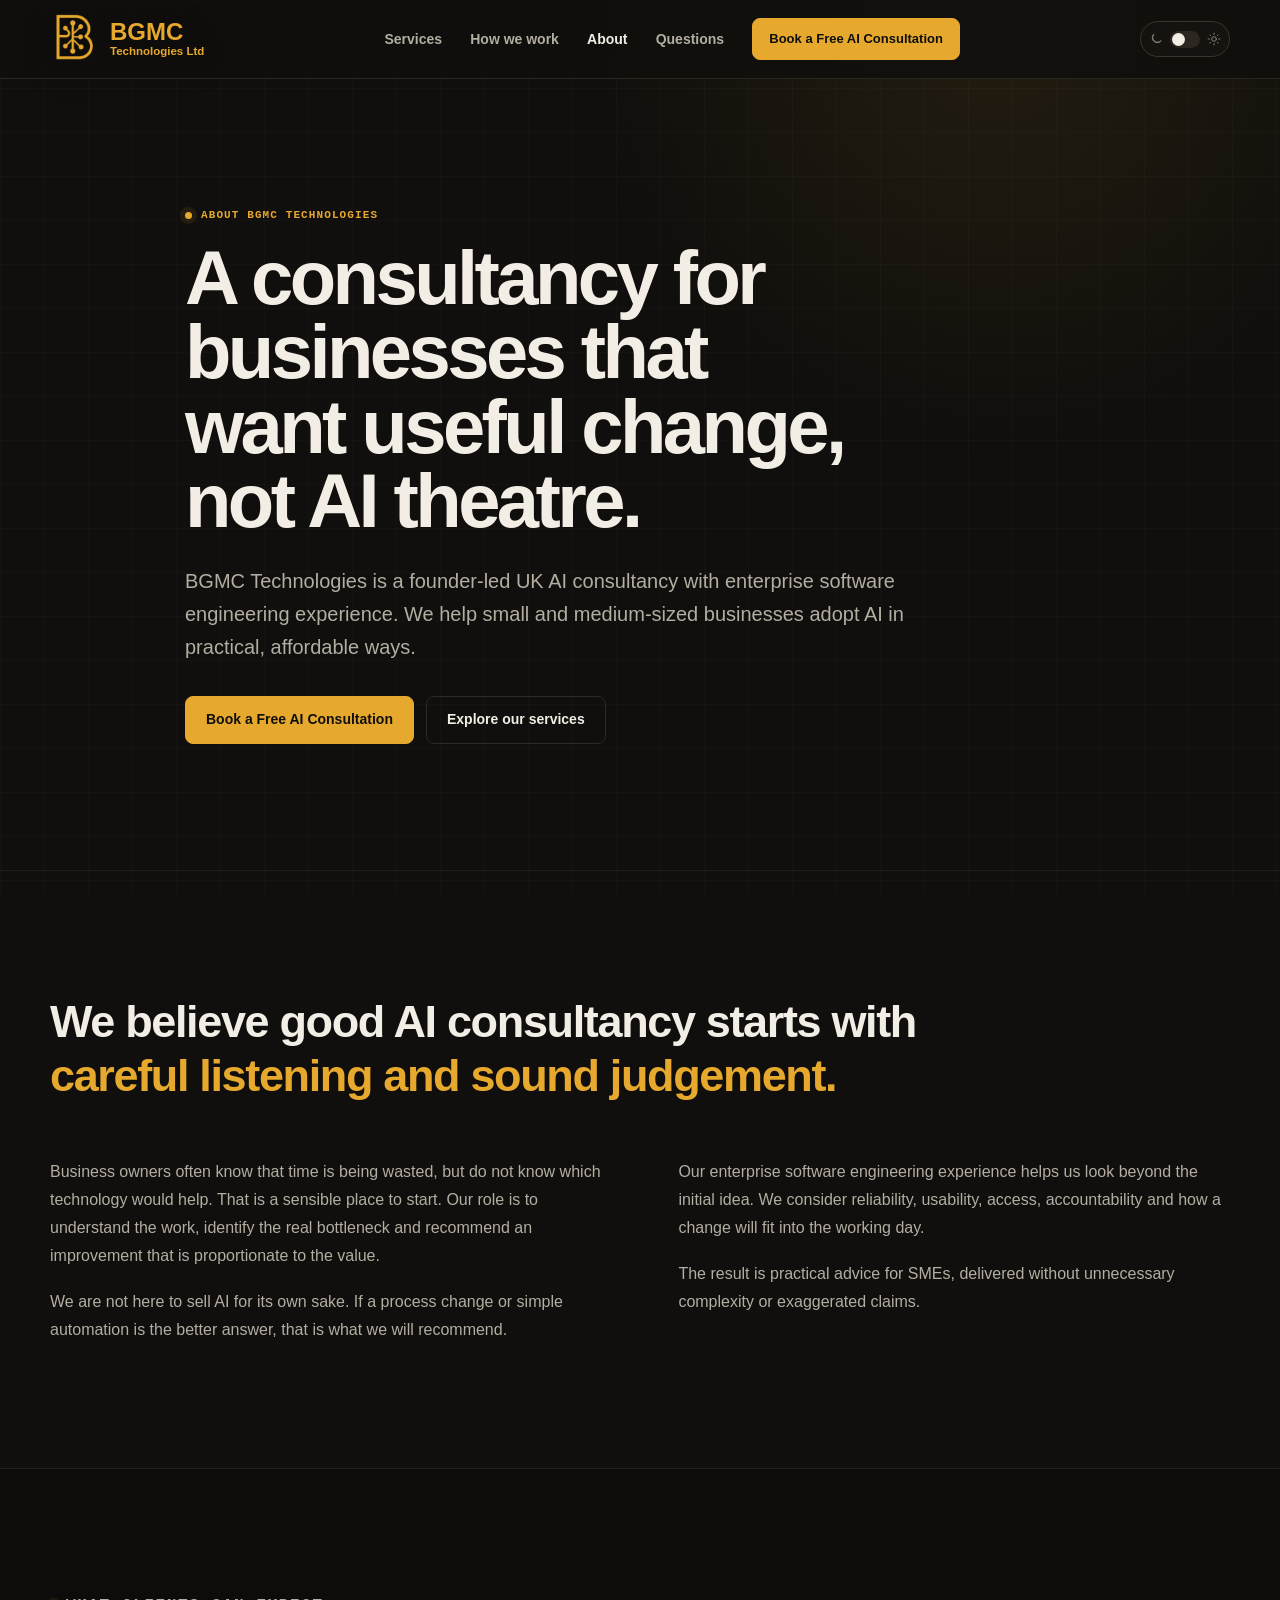
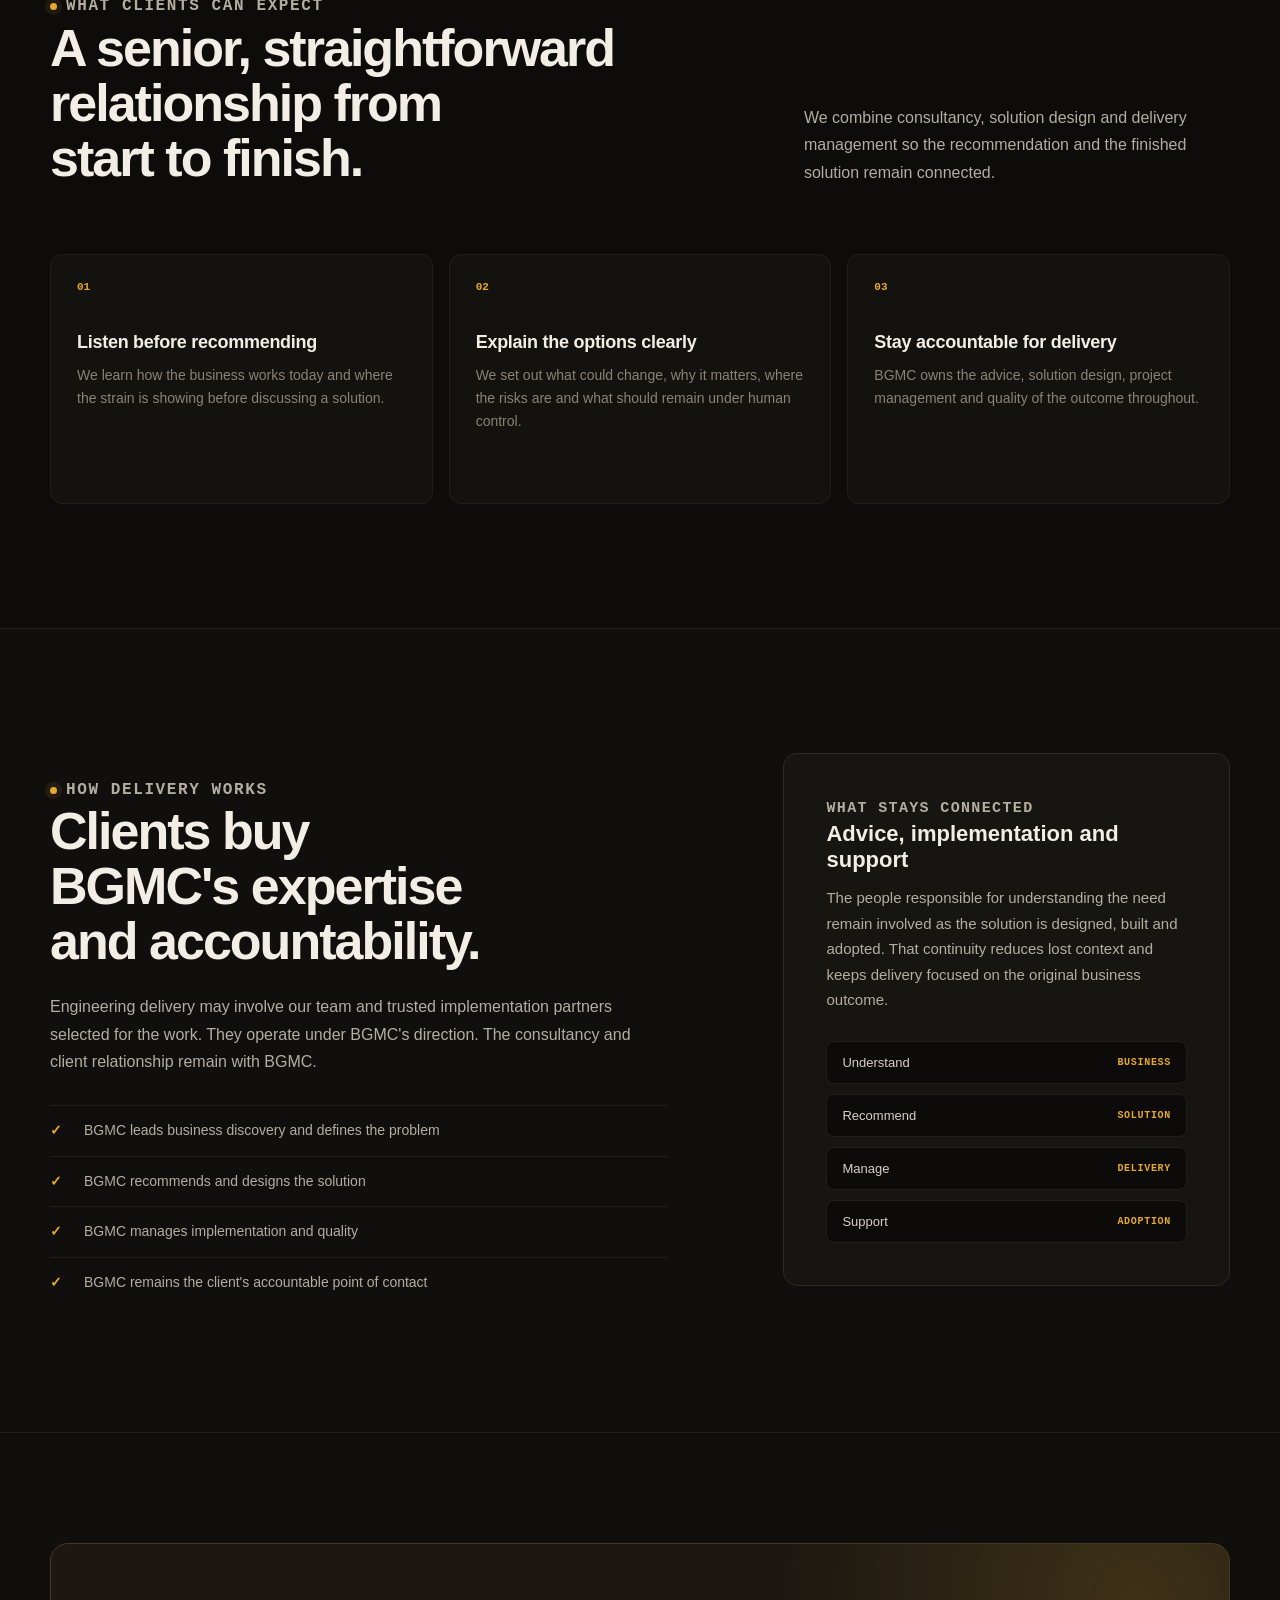
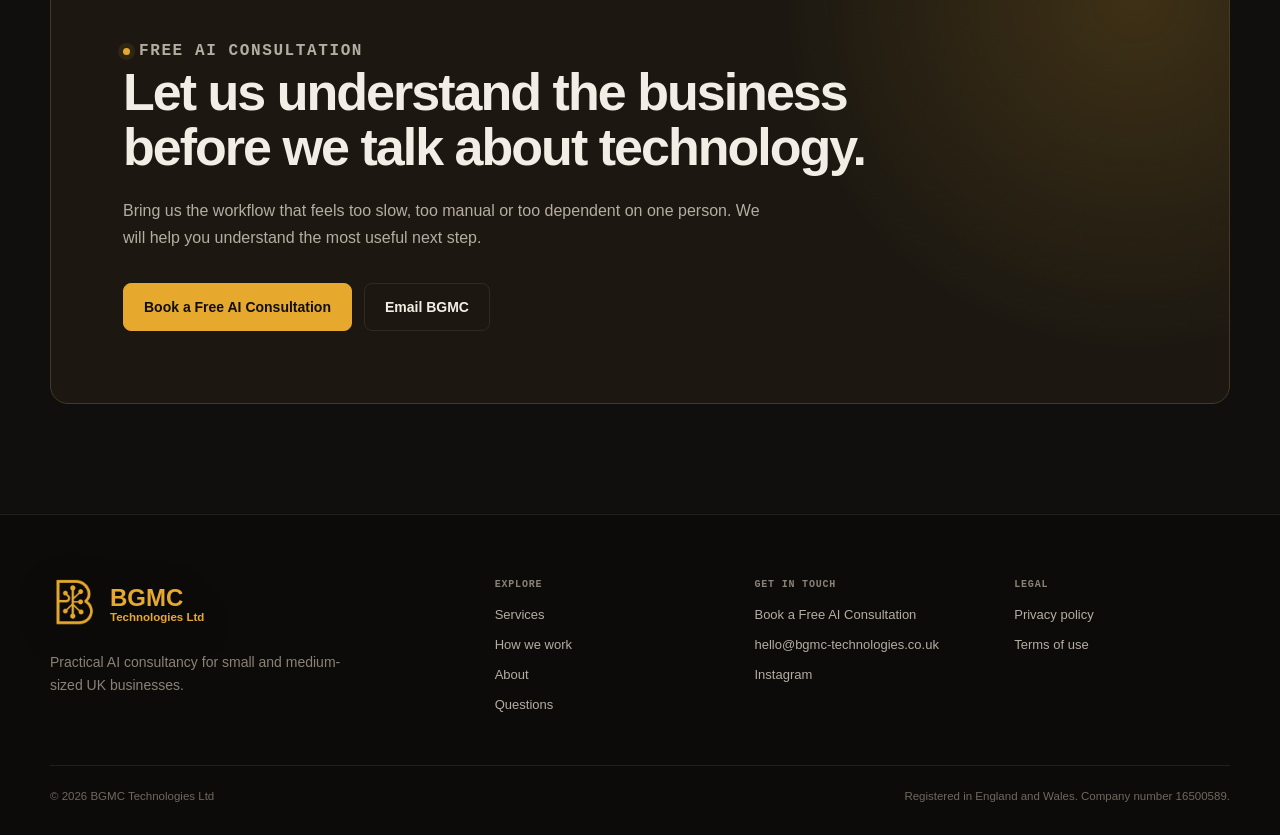
==== commit d4366524: "Default website theme to dark mode" ====
--- a/about/index.html
+++ b/about/index.html
@@ -11,8 +11,8 @@
   <link rel="apple-touch-icon" href="../assets/brand/favicon.png">
   <link rel="stylesheet" href="../assets/site.css?v=20260825-2">
   <meta name="theme-color" content="#100f0d">
-  <script src="../assets/theme-init.js?v=20260825-2"></script>
-  <link rel="stylesheet" href="../assets/theme.css?v=20260825-3">
+  <script src="../assets/theme-init.js?v=20260825-4"></script>
+  <link rel="stylesheet" href="../assets/theme.css?v=20260825-4">
   <meta property="og:type" content="website">
   <meta property="og:locale" content="en_GB">
   <meta property="og:site_name" content="BGMC Technologies Ltd">
@@ -149,6 +149,6 @@
     </div>
     <div class="container footer-bottom"><span>© 2026 BGMC Technologies Ltd</span><span>Registered in England and Wales. Company number 16500589.</span></div>
   </footer>
-  <script src="../assets/site.js?v=20260825-2"></script>
+  <script src="../assets/site.js?v=20260825-4"></script>
 </body>
 </html>
--- a/assets/theme.css
+++ b/assets/theme.css
@@ -40,50 +40,6 @@
   --brand-shadow: rgba(0, 0, 0, 0.36);
 }
 
-@media (prefers-color-scheme: light) {
-  :root:not([data-theme]) {
-    --bg: #f4f0e7;
-    --bg-deep: #ebe3d5;
-    --panel: #fffdf8;
-    --panel-2: #ebe3d5;
-    --panel-warm: #e4dacb;
-    --panel-soft: #eee8dd;
-    --border: #d8cebd;
-    --border-soft: #d3c7b6;
-    --text: #211d17;
-    --muted: #6f675b;
-    --soft: #7d7468;
-    --dim: #6f675b;
-    --gold: #8a5907;
-    --gold-light: #a96d0b;
-    --green: #356c4a;
-    --grid-line: rgba(33, 29, 23, 0.055);
-    --gold-glow: rgba(138, 89, 7, 0.1);
-    --gold-glow-strong: rgba(138, 89, 7, 0.16);
-    --header-border: rgba(216, 206, 189, 0.92);
-    --header-bg: rgba(244, 240, 231, 0.9);
-    --nav-bg: rgba(255, 253, 248, 0.98);
-    --nav-shadow: 0 16px 34px -24px rgba(54, 45, 32, 0.28);
-    --border-strong: #a96d0b;
-    --card-border: #d8cebd;
-    --card-gradient: linear-gradient(145deg, rgba(255, 253, 248, 0.98), rgba(238, 232, 221, 0.98));
-    --card-text: #2a251e;
-    --success-border: rgba(53, 108, 74, 0.26);
-    --success-bg: rgba(53, 108, 74, 0.1);
-    --success-text: #356c4a;
-    --section-alt: rgba(235, 228, 216, 0.72);
-    --warm-border: #d3c7b6;
-    --theme-toggle-bg: rgba(255, 253, 248, 0.82);
-    --theme-toggle-border: #d8cebd;
-    --theme-toggle-track: #ebe4d8;
-    --theme-toggle-thumb: #fffdf8;
-    --theme-toggle-icon: #6f675b;
-    --theme-toggle-hover: #eee8dd;
-    --brand-shadow: rgba(54, 45, 32, 0.18);
-    color-scheme: light;
-  }
-}
-
 :root[data-theme="light"] {
   color-scheme: light;
   --bg: #f4f0e7;
@@ -201,12 +157,6 @@
   transform: translateX(13px);
 }
 
-@media (prefers-color-scheme: light) {
-  :root:not([data-theme]) .theme-toggle-thumb {
-    transform: translateX(13px);
-  }
-}
-
 .sr-only {
   position: absolute;
   width: 1px;
